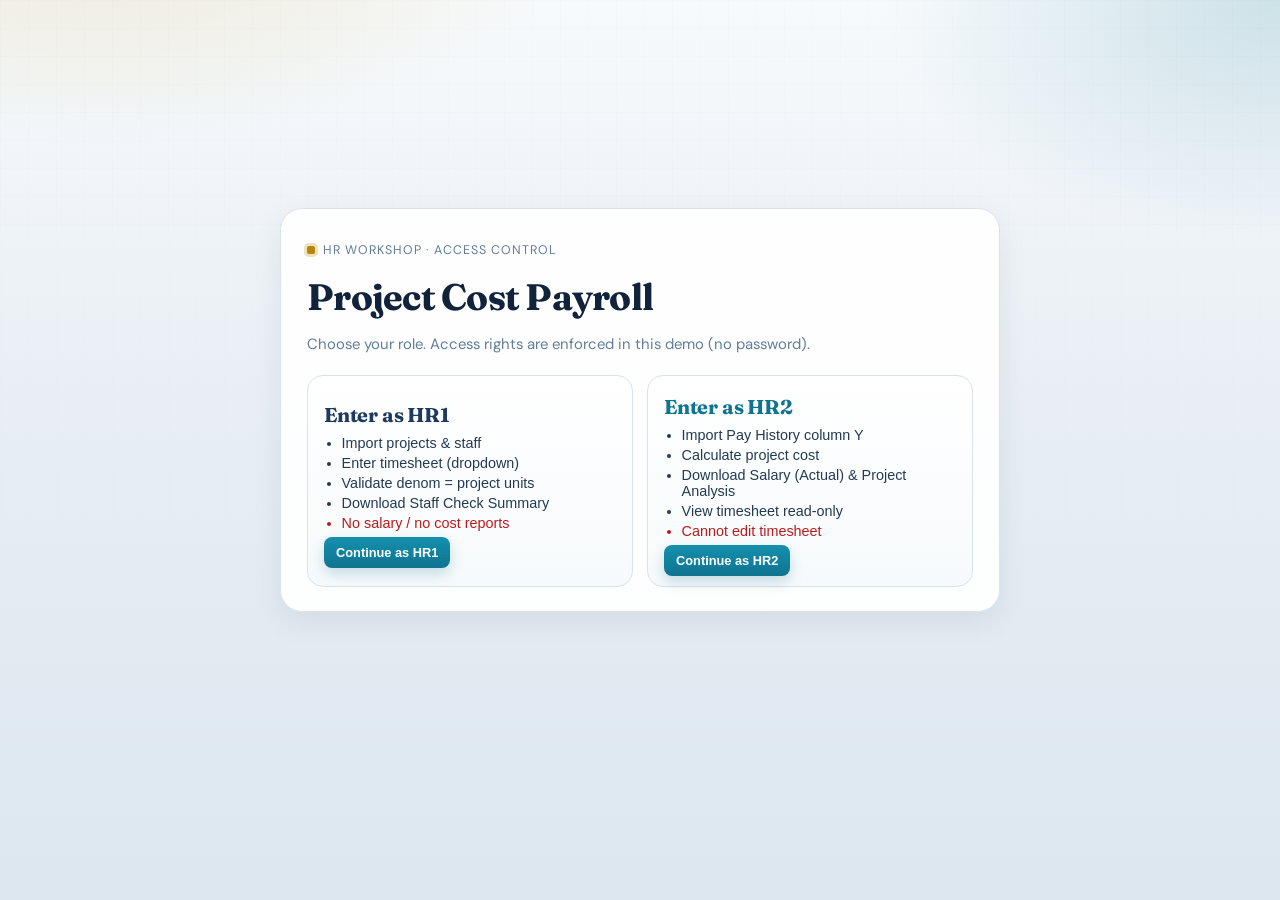
==== project-cost-payroll/index.html @ 1fe8d304 "Add HR1/HR2 project cost payroll HTML prototype. Replace the early single-file demo with a role-gate" ====
<!DOCTYPE html>
<html lang="en">
<head>
  <meta charset="UTF-8" />
  <meta name="viewport" content="width=device-width, initial-scale=1" />
  <title>Project Cost Payroll — HR Demo</title>
  <link rel="preconnect" href="https://fonts.googleapis.com" />
  <link rel="preconnect" href="https://fonts.gstatic.com" crossorigin />
  <link href="https://fonts.googleapis.com/css2?family=DM+Sans:ital,opsz,wght@0,9..40,400;0,9..40,500;0,9..40,600;0,9..40,700;1,9..40,400&family=Fraunces:opsz,wght@9..144,600;9..144,700&display=swap" rel="stylesheet" />
  <style>
    :root {
      --ink: #10233a;
      --ink-soft: #243b53;
      --muted: #627d98;
      --line: #d9e2ec;
      --paper: #e8eef4;
      --card: rgba(255, 255, 255, 0.92);
      --accent: #0e7490;
      --accent-dark: #0b5f75;
      --accent-soft: #dff3f8;
      --gold: #b8860b;
      --hr1: #1e3a5f;
      --hr2: #0e7490;
      --warn-bg: #fff7ed;
      --err-bg: #fef2f2;
      --err-border: #b91c1c;
      --ok-bg: #ecfdf5;
      --ok-ink: #047857;
      --lock-bg: #f0f4f8;
      --shadow: 0 10px 30px rgba(16, 35, 58, 0.08);
      --radius: 16px;
      --font: "DM Sans", "Segoe UI", sans-serif;
      --display: "Fraunces", Georgia, serif;
    }
    * { box-sizing: border-box; }
    html { scroll-behavior: smooth; }
    body {
      margin: 0;
      min-height: 100vh;
      font-family: var(--font);
      color: var(--ink);
      line-height: 1.5;
      background:
        radial-gradient(900px 420px at 8% -10%, rgba(184, 134, 11, 0.16), transparent 55%),
        radial-gradient(800px 480px at 100% 0%, rgba(14, 116, 144, 0.18), transparent 50%),
        linear-gradient(180deg, #f7fafc 0%, var(--paper) 45%, #dce7f0 100%);
    }
    body::before {
      content: "";
      position: fixed;
      inset: 0;
      pointer-events: none;
      opacity: 0.35;
      background-image:
        linear-gradient(rgba(16, 35, 58, 0.03) 1px, transparent 1px),
        linear-gradient(90deg, rgba(16, 35, 58, 0.03) 1px, transparent 1px);
      background-size: 28px 28px;
      mask-image: linear-gradient(180deg, #000 0%, transparent 85%);
    }
    main {
      position: relative;
      max-width: 1180px;
      margin: 0 auto;
      padding: 28px 20px 64px;
      animation: rise 0.55s ease both;
    }
    @keyframes rise {
      from { opacity: 0; transform: translateY(12px); }
      to { opacity: 1; transform: translateY(0); }
    }
    @keyframes fadeIn {
      from { opacity: 0; transform: translateY(6px); }
      to { opacity: 1; transform: translateY(0); }
    }
    .hero {
      position: relative;
      overflow: hidden;
      border-radius: 22px;
      padding: 28px 28px 24px;
      color: #f8fafc;
      background:
        linear-gradient(135deg, #10233a 0%, #1e3a5f 48%, #0e7490 120%);
      box-shadow: var(--shadow);
    }
    .hero::after {
      content: "";
      position: absolute;
      right: -40px;
      top: -40px;
      width: 220px;
      height: 220px;
      border-radius: 50%;
      background: radial-gradient(circle, rgba(184, 134, 11, 0.35), transparent 68%);
      animation: pulseGlow 4.5s ease-in-out infinite;
    }
    @keyframes pulseGlow {
      0%, 100% { transform: scale(1); opacity: 0.7; }
      50% { transform: scale(1.08); opacity: 1; }
    }
    .brand-mark {
      display: inline-flex;
      align-items: center;
      gap: 8px;
      font-size: 0.78rem;
      letter-spacing: 0.08em;
      text-transform: uppercase;
      color: rgba(248, 250, 252, 0.75);
      margin-bottom: 10px;
    }
    .brand-mark::before {
      content: "";
      width: 8px;
      height: 8px;
      border-radius: 2px;
      background: var(--gold);
      box-shadow: 0 0 0 3px rgba(184, 134, 11, 0.25);
    }
    .hero h1 {
      position: relative;
      z-index: 1;
      margin: 0 0 8px;
      font-family: var(--display);
      font-size: clamp(1.9rem, 3.5vw, 2.55rem);
      font-weight: 700;
      letter-spacing: -0.02em;
      line-height: 1.15;
    }
    .sub {
      position: relative;
      z-index: 1;
      margin: 0;
      max-width: 46rem;
      color: rgba(248, 250, 252, 0.82);
      font-size: 0.98rem;
    }
    .role-bar {
      position: relative;
      z-index: 1;
      display: flex;
      flex-wrap: wrap;
      gap: 10px;
      align-items: center;
      margin-top: 22px;
    }
    .role-switch {
      display: inline-flex;
      padding: 4px;
      border-radius: 12px;
      background: rgba(255, 255, 255, 0.1);
      border: 1px solid rgba(255, 255, 255, 0.16);
      backdrop-filter: blur(6px);
    }
    .role-switch button {
      border: 0;
      background: transparent;
      color: rgba(248, 250, 252, 0.82);
      border-radius: 9px;
      padding: 10px 16px;
      font: inherit;
      font-weight: 600;
      font-size: 0.92rem;
      cursor: pointer;
      transition: background 0.2s ease, color 0.2s ease, transform 0.15s ease;
    }
    .role-switch button:hover { color: #fff; }
    .role-switch button.active-hr1,
    .role-switch button.active-hr2 {
      background: #fff;
      color: var(--hr1);
      box-shadow: 0 4px 14px rgba(0, 0, 0, 0.12);
    }
    .role-switch button.active-hr2 { color: var(--hr2); }
    .badge {
      display: inline-flex;
      align-items: center;
      gap: 6px;
      padding: 7px 12px;
      border-radius: 999px;
      font-size: 0.8rem;
      font-weight: 600;
      background: rgba(255, 255, 255, 0.12);
      color: #fff;
      border: 1px solid rgba(255, 255, 255, 0.18);
    }
    .badge::before {
      content: "";
      width: 7px;
      height: 7px;
      border-radius: 50%;
      background: #34d399;
      box-shadow: 0 0 0 3px rgba(52, 211, 153, 0.25);
    }
    section {
      background: var(--card);
      border: 1px solid rgba(217, 226, 236, 0.9);
      border-radius: var(--radius);
      padding: 20px 20px 18px;
      margin-top: 18px;
      box-shadow: var(--shadow);
      backdrop-filter: blur(8px);
      animation: fadeIn 0.45s ease both;
    }
    #panelHr1, #panelHr2 { animation-delay: 0.05s; }
    h2 {
      margin: 0 0 6px;
      font-family: var(--display);
      font-size: 1.35rem;
      font-weight: 650;
      color: var(--ink);
      letter-spacing: -0.015em;
    }
    h3 {
      margin: 20px 0 10px;
      font-size: 0.78rem;
      font-weight: 700;
      letter-spacing: 0.06em;
      text-transform: uppercase;
      color: var(--muted);
    }
    .hint { margin: 0 0 12px; color: var(--muted); font-size: 0.93rem; }
    .rule {
      background: linear-gradient(135deg, var(--accent-soft), #f8fafc);
      border: 1px solid #c6e7ef;
      border-left: 4px solid var(--accent);
      border-radius: 12px;
      padding: 14px 16px;
      margin: 0 0 16px;
      font-size: 0.92rem;
      color: var(--ink-soft);
    }
    table { width: 100%; border-collapse: collapse; font-size: 0.88rem; }
    th, td {
      border-bottom: 1px solid var(--line);
      padding: 10px 12px;
      text-align: left;
      vertical-align: middle;
    }
    th {
      color: var(--muted);
      font-weight: 700;
      font-size: 0.75rem;
      letter-spacing: 0.04em;
      text-transform: uppercase;
      position: sticky;
      top: 0;
      background: #f8fafc;
      z-index: 1;
    }
    tbody tr { transition: background 0.15s ease; }
    tbody tr:hover { background: #f8fafc; }
    td.num, th.num { text-align: right; font-variant-numeric: tabular-nums; }
    input[type="number"], input[type="text"], select, textarea {
      padding: 9px 11px;
      border: 1px solid var(--line);
      border-radius: 10px;
      font: inherit;
      color: var(--ink);
      background: #fff;
      transition: border-color 0.15s ease, box-shadow 0.15s ease;
    }
    input[type="number"]:focus, input[type="text"]:focus, select:focus, textarea:focus {
      outline: none;
      border-color: var(--accent);
      box-shadow: 0 0 0 3px rgba(14, 116, 144, 0.15);
    }
    input[type="number"] { width: 76px; text-align: right; }
    textarea {
      width: 100%;
      min-height: 100px;
      font-family: "SF Mono", Consolas, "Courier New", monospace;
      font-size: 0.84rem;
      resize: vertical;
      background: #fcfdff;
    }
    .actions {
      display: flex;
      flex-wrap: wrap;
      gap: 10px;
      align-items: center;
      margin: 14px 0 4px;
    }
    .btn {
      background: linear-gradient(180deg, #1490ad 0%, var(--accent) 100%);
      color: #fff;
      border: 0;
      border-radius: 10px;
      padding: 11px 16px;
      font: inherit;
      font-size: 0.92rem;
      font-weight: 650;
      cursor: pointer;
      box-shadow: 0 6px 14px rgba(14, 116, 144, 0.22);
      transition: transform 0.15s ease, box-shadow 0.15s ease, filter 0.15s ease;
    }
    .btn:hover {
      filter: brightness(1.05);
      transform: translateY(-1px);
      box-shadow: 0 8px 18px rgba(14, 116, 144, 0.28);
    }
    .btn:active { transform: translateY(0); }
    .btn:disabled, .btn.disabled {
      background: #9aa8b2;
      box-shadow: none;
      cursor: not-allowed;
      transform: none;
      filter: none;
    }
    .btn-secondary {
      background: #fff;
      color: var(--ink-soft);
      border: 1px solid var(--line);
      box-shadow: none;
    }
    .btn-secondary:hover {
      background: var(--lock-bg);
      border-color: #bcccdc;
      box-shadow: none;
      filter: none;
    }
    .btn-danger {
      background: linear-gradient(180deg, #dc2626, #b91c1c);
      box-shadow: 0 4px 12px rgba(185, 28, 28, 0.2);
    }
    .btn-small { padding: 8px 12px; font-size: 0.8rem; border-radius: 8px; }
    .status { margin: 0; font-size: 0.9rem; color: var(--muted); }
    .status.ok { color: var(--ok-ink); font-weight: 700; }
    .status.warn { color: #b45309; font-weight: 700; }
    .status.err { color: var(--err-border); font-weight: 700; }
    .hidden { display: none !important; }
    .locked-panel {
      background: linear-gradient(180deg, #f8fafc, var(--lock-bg));
      border: 1px dashed #b6c6d6;
      border-radius: 12px;
      padding: 28px 18px;
      color: var(--muted);
      text-align: center;
      font-weight: 500;
    }
    .matrix-wrap {
      overflow: auto;
      max-height: 420px;
      border: 1px solid var(--line);
      border-radius: 12px;
      background: #fff;
    }
    .edge { background: var(--warn-bg); }
    .error-row { background: var(--err-bg) !important; box-shadow: inset 3px 0 0 var(--err-border); }
    .error-cell { background: #fee2e2 !important; color: var(--err-border); font-weight: 700; }
    .toolbar {
      display: flex;
      flex-wrap: wrap;
      gap: 10px;
      align-items: end;
      margin: 0 0 12px;
      padding: 14px;
      background: linear-gradient(180deg, #f8fafc, var(--lock-bg));
      border: 1px solid var(--line);
      border-radius: 12px;
    }
    .toolbar label {
      display: flex;
      flex-direction: column;
      gap: 5px;
      font-size: 0.75rem;
      font-weight: 700;
      letter-spacing: 0.04em;
      text-transform: uppercase;
      color: var(--muted);
    }
    .toolbar select, .toolbar input[type="text"] { min-width: 150px; }
    .import-grid {
      display: grid;
      grid-template-columns: 1fr 1fr;
      gap: 14px;
    }
    @media (max-width: 800px) {
      .import-grid { grid-template-columns: 1fr; }
      .hero { padding: 22px 18px; }
      .role-switch { width: 100%; }
      .role-switch button { flex: 1; }
    }
    .import-card {
      position: relative;
      border: 1px solid var(--line);
      border-radius: 14px;
      padding: 16px;
      background: linear-gradient(180deg, #ffffff 0%, #f7fafc 100%);
      transition: transform 0.2s ease, box-shadow 0.2s ease;
    }
    .import-card:hover {
      transform: translateY(-2px);
      box-shadow: 0 10px 24px rgba(16, 35, 58, 0.07);
    }
    .import-card h4 {
      margin: 0 0 6px;
      font-size: 1rem;
      font-weight: 700;
      color: var(--ink);
      display: flex;
      align-items: center;
      gap: 8px;
    }
    .step {
      display: inline-grid;
      place-items: center;
      width: 22px;
      height: 22px;
      border-radius: 7px;
      background: var(--accent-soft);
      color: var(--accent-dark);
      font-size: 0.75rem;
      font-weight: 800;
    }
    .base-pill {
      display: inline-flex;
      align-items: center;
      margin-left: 4px;
      padding: 8px 12px;
      background: linear-gradient(180deg, #fff7d6, #f5e6a8);
      border: 1px solid #e6d48a;
      border-radius: 999px;
      font-weight: 750;
      color: #7a5a00;
      font-size: 0.88rem;
    }
    .counts {
      color: var(--muted);
      font-size: 0.85rem;
      margin: 6px 0 0;
      font-weight: 500;
    }
    .alert {
      display: none;
      margin: 12px 0;
      padding: 12px 14px;
      border-radius: 12px;
      background: var(--err-bg);
      border: 1px solid #fecaca;
      color: #7f1d1d;
      font-weight: 550;
    }
    .alert.show { display: block; animation: fadeIn 0.25s ease; }
    footer {
      margin-top: 22px;
      padding: 14px 4px 0;
      color: var(--muted);
      font-size: 0.85rem;
      border-top: 1px solid rgba(217, 226, 236, 0.8);
    }
    code {
      font-family: "SF Mono", Consolas, monospace;
      font-size: 0.84em;
      background: var(--lock-bg);
      padding: 1px 6px;
      border-radius: 5px;
      color: var(--ink-soft);
    }
    .period-bar { margin: 0; }
    .gate {
      min-height: calc(100vh - 80px);
      display: grid;
      place-items: center;
      padding: 24px 12px;
    }
    .gate-card {
      width: min(720px, 100%);
      background: var(--card);
      border: 1px solid var(--line);
      border-radius: 22px;
      box-shadow: var(--shadow);
      padding: 28px 26px 24px;
      animation: rise 0.45s ease both;
    }
    .gate-card h1 {
      margin: 0 0 8px;
      font-family: var(--display);
      font-size: clamp(1.8rem, 3vw, 2.3rem);
      letter-spacing: -0.02em;
    }
    .gate-grid {
      display: grid;
      grid-template-columns: 1fr 1fr;
      gap: 14px;
      margin-top: 20px;
    }
    @media (max-width: 700px) { .gate-grid { grid-template-columns: 1fr; } }
    .access-card {
      border: 1px solid var(--line);
      border-radius: 16px;
      padding: 18px 16px;
      background: linear-gradient(180deg, #fff, #f7fafc);
      text-align: left;
      cursor: pointer;
      transition: transform 0.18s ease, box-shadow 0.18s ease, border-color 0.18s ease;
    }
    .access-card:hover {
      transform: translateY(-3px);
      box-shadow: 0 12px 28px rgba(16, 35, 58, 0.1);
      border-color: #9fb3c8;
    }
    .access-card h3 {
      margin: 0 0 8px;
      font-family: var(--display);
      font-size: 1.25rem;
      text-transform: none;
      letter-spacing: -0.01em;
      color: var(--ink);
    }
    .access-card.hr1-card h3 { color: var(--hr1); }
    .access-card.hr2-card h3 { color: var(--hr2); }
    .access-card ul {
      margin: 0 0 14px;
      padding-left: 1.1rem;
      color: var(--ink-soft);
      font-size: 0.9rem;
    }
    .access-card li { margin: 4px 0; }
    .access-card .deny { color: var(--err-border); }
    .rights-strip {
      display: grid;
      grid-template-columns: 1fr 1fr;
      gap: 12px;
      margin-top: 14px;
    }
    @media (max-width: 800px) { .rights-strip { grid-template-columns: 1fr; } }
    .rights-box {
      border-radius: 12px;
      padding: 12px 14px;
      border: 1px solid var(--line);
      background: #f8fafc;
      font-size: 0.88rem;
    }
    .rights-box strong { display: block; margin-bottom: 4px; }
    .rights-box.hr1 { border-left: 4px solid var(--hr1); }
    .rights-box.hr2 { border-left: 4px solid var(--hr2); }
    .app-shell.hidden, .gate.hidden { display: none !important; }
    .switch-note { margin: 10px 0 0; color: rgba(248,250,252,0.75); font-size: 0.82rem; }
  </style>
  <script src="xlsx.full.min.js"></script>
</head>
<body>
  <!-- Access gate -->
  <div class="gate" id="accessGate">
    <div class="gate-card">
      <div class="brand-mark" style="color:var(--muted);">HR Workshop · Access control</div>
      <h1>Project Cost Payroll</h1>
      <p class="hint" style="margin-bottom:0;">Choose your role. Access rights are enforced in this demo (no password).</p>
      <div class="gate-grid">
        <button type="button" class="access-card hr1-card" id="gateHr1">
          <h3>Enter as HR1</h3>
          <ul>
            <li>Import projects &amp; staff</li>
            <li>Enter timesheet (dropdown)</li>
            <li>Validate denom = project units</li>
            <li>Download Staff Check Summary</li>
            <li class="deny">No salary / no cost reports</li>
          </ul>
          <span class="btn btn-small" style="pointer-events:none;">Continue as HR1</span>
        </button>
        <button type="button" class="access-card hr2-card" id="gateHr2">
          <h3>Enter as HR2</h3>
          <ul>
            <li>Import Pay History column Y</li>
            <li>Calculate project cost</li>
            <li>Download Salary (Actual) &amp; Project Analysis</li>
            <li>View timesheet read-only</li>
            <li class="deny">Cannot edit timesheet</li>
          </ul>
          <span class="btn btn-small" style="pointer-events:none;">Continue as HR2</span>
        </button>
      </div>
    </div>
  </div>

  <main class="app-shell hidden" id="appShell">
    <header class="hero">
      <div class="brand-mark">HR Workshop · Cost allocation</div>
      <h1>Project Cost Payroll</h1>
      <p class="sub" id="periodSub">Demo · Amounts in HKD · Synthetic data · Role-based access</p>
      <div class="role-bar">
        <div class="role-switch">
          <button type="button" id="btnHr1" class="active-hr1">HR1 — Timesheet</button>
          <button type="button" id="btnHr2">HR2 — Salary &amp; Calculate</button>
        </div>
        <span class="badge" id="roleBadge">Signed in as HR1 (demo)</span>
        <button type="button" class="btn btn-secondary btn-small" id="btnSignOut" style="background:rgba(255,255,255,0.12);color:#fff;border-color:rgba(255,255,255,0.25);">Switch role / Sign out</button>
      </div>
      <p class="switch-note">Access rights: HR1 = timesheet only · HR2 = salary + calculate (timesheet locked)</p>
    </header>

    <div class="rights-strip" id="rightsStrip">
      <div class="rights-box hr1" id="rightsHr1">
        <strong>HR1 rights</strong>
        Can: projects, staff, timesheet, Staff Check Excel.<br />
        Cannot: view Y, calculate, Salary Actual / Project Analysis.
      </div>
      <div class="rights-box hr2" id="rightsHr2">
        <strong>HR2 rights</strong>
        Can: import Y, calculate, cost Excels; view timesheet read-only.<br />
        Cannot: edit timesheet units or leave.
      </div>
    </div>

    <section>
      <h2>Allocation rule</h2>
      <div class="rule" id="ruleText">
        Month base = days in month × 2.
        Denominator = base − (AL + SL + NPL + PH + OFF + Admin + CL).
        <strong>For each staff, denominator must equal total project units.</strong>
        Cost = (project units ÷ denominator) × Pay History column Y.
        Half-day = 1 unit.
      </div>
      <div class="toolbar period-bar">
        <label>Year
          <select id="selYear"></select>
        </label>
        <label>Month
          <select id="selMonth"></select>
        </label>
        <span class="base-pill" id="basePill">Base: 62</span>
        <span class="hint" id="daysHint" style="margin:0;">31 days × 2</span>
      </div>
    </section>

    <!-- HR1 -->
    <section id="panelHr1">
      <h2>HR1 — Prepare timesheet</h2>
      <p class="hint">Import project names + staff list (CSV). Enter timesheet by choosing staff and project from dropdowns — no timesheet CSV.</p>

      <div class="import-grid">
        <div class="import-card">
          <h4><span class="step">1</span> Import project names</h4>
          <p class="hint">One project name per line, or CSV with header <code>Project Name</code>.</p>
          <textarea id="pasteProjects" placeholder="Kai Tak 1B3&#10;Mui Wo Phase 2&#10;TST Pumping Station"></textarea>
          <div class="actions">
            <label class="btn btn-secondary btn-small" style="cursor:pointer;">
              Upload .csv / .txt
              <input type="file" id="fileProjects" accept=".csv,.txt,text/plain,text/csv" hidden />
            </label>
            <button type="button" class="btn btn-small" id="btnImportProjects">Import projects</button>
            <button type="button" class="btn btn-secondary btn-small" id="btnClearProjects">Clear projects</button>
          </div>
          <p class="counts" id="projectCount">Projects: 0</p>
        </div>

        <div class="import-card">
          <h4><span class="step">2</span> Import staff list</h4>
          <p class="hint">CSV header: <code>Staff ID,Employee Name,Department</code></p>
          <textarea id="pasteStaff" placeholder="Staff ID,Employee Name,Department&#10;H 250401,CHAN TAI MAN,Housing MEP Team"></textarea>
          <div class="actions">
            <label class="btn btn-secondary btn-small" style="cursor:pointer;">
              Upload .csv / .txt
              <input type="file" id="fileStaff" accept=".csv,.txt,text/plain,text/csv" hidden />
            </label>
            <button type="button" class="btn btn-small" id="btnImportStaff">Import staff</button>
            <button type="button" class="btn btn-secondary btn-small" id="btnClearStaff">Clear staff</button>
          </div>
          <p class="counts" id="staffCount">Staff: 0</p>
        </div>
      </div>

      <div class="import-card" style="margin-top:12px;">
        <h4><span class="step">3</span> Enter timesheet (dropdown)</h4>
        <p class="hint">Choose staff → set leave units → choose project from the list → enter units → Add. Repeat until denom = project units.</p>
        <div class="toolbar">
          <label>Staff
            <select id="tsStaffSelect" style="min-width:260px;"></select>
          </label>
          <button type="button" class="btn btn-secondary btn-small" id="btnLoadDemo">Load small demo data</button>
        </div>
        <div class="toolbar" id="tsLeaveBar"></div>
        <div class="toolbar">
          <label>Project
            <select id="tsProjectSelect" style="min-width:220px;"></select>
          </label>
          <label>Units
            <input type="number" id="tsUnits" min="0" step="1" value="0" />
          </label>
          <button type="button" class="btn btn-small" id="btnAddProjectUnits">Add / update project units</button>
          <button type="button" class="btn btn-secondary btn-small" id="btnFillRemaining">Fill remaining into selected project</button>
        </div>
        <p class="status" id="tsLiveStatus">Select a staff member to start.</p>
        <div class="matrix-wrap" style="max-height:220px;margin-top:8px;">
          <table>
            <thead>
              <tr>
                <th>Project</th>
                <th class="num">Units</th>
                <th></th>
              </tr>
            </thead>
            <tbody id="tsAllocBody"></tbody>
          </table>
        </div>
      </div>

      <div id="hr1Alert" class="alert"></div>

      <h3>Staff check summary <span class="hint">(denom must = project units)</span></h3>
      <div class="toolbar">
        <label>Filter
          <select id="filterErrors">
            <option value="all">All staff</option>
            <option value="errors">Errors only</option>
            <option value="ok">OK only</option>
          </select>
        </label>
        <label>Search
          <input type="text" id="searchStaff" placeholder="Name or Staff ID" />
        </label>
        <button type="button" class="btn btn-small" id="btnValidate">Check denom = project units</button>
      </div>
      <p class="counts" id="validationSummary">Not checked yet.</p>
      <div class="matrix-wrap">
        <table>
          <thead>
            <tr>
              <th>Staff ID</th>
              <th>Name</th>
              <th>Department</th>
              <th class="num">Leave</th>
              <th class="num">Base</th>
              <th class="num">Denom</th>
              <th class="num">Project units</th>
              <th>Status</th>
              <th></th>
            </tr>
          </thead>
          <tbody id="staffSummaryBody"></tbody>
        </table>
      </div>

      <div id="detailPanel" class="import-card hidden" style="margin-top:12px;">
        <h4 id="detailTitle">Edit one staff (fix errors only)</h4>
        <div id="detailBody"></div>
      </div>

      <div class="actions">
        <button type="button" class="btn" id="btnSaveTimesheet">Save timesheet (after all OK)</button>
        <button type="button" class="btn btn-secondary" id="btnExportStaffSummary">Download Staff Check Summary (Excel)</button>
        <p class="status" id="hr1Status">Import projects + staff, enter timesheet with dropdowns, then Check.</p>
      </div>
    </section>

    <!-- HR2 -->
    <section id="panelHr2" class="hidden">
      <h2>HR2 — Import salary (column Y) &amp; calculate</h2>
      <p class="hint">Timesheet is view-only. Import dummy salary CSV (column Y), then Calculate.</p>
      <div id="hr2Alert" class="alert"></div>

      <div class="import-card">
        <h4>Import Pay History column Y</h4>
        <p class="hint">CSV header: <code>Staff ID,Net + EE + ER</code> — use <code>dummy_salary_list.csv</code> for testing.</p>
        <textarea id="pasteSalary" placeholder="Staff ID,Net + EE + ER&#10;H 250401,29000"></textarea>
        <div class="actions">
          <label class="btn btn-secondary btn-small" style="cursor:pointer;">
            Upload salary .csv
            <input type="file" id="fileSalary" accept=".csv,.txt,text/plain,text/csv" hidden />
          </label>
          <button type="button" class="btn btn-small" id="btnImportSalary">Import Y amounts</button>
        </div>
      </div>

      <h3>Salary list</h3>
      <div class="matrix-wrap" style="max-height:260px;">
        <table>
          <thead>
            <tr>
              <th>Staff ID</th>
              <th>Employee Name</th>
              <th>Department</th>
              <th class="num">Y: Net + EE + ER (HKD)</th>
            </tr>
          </thead>
          <tbody id="salaryBody"></tbody>
        </table>
      </div>

      <div class="actions">
        <button type="button" class="btn" id="btnCalculate">Calculate project cost</button>
        <button type="button" class="btn btn-secondary" id="btnExportSalaryActual">Download Salary (Actual) Result (Excel)</button>
        <button type="button" class="btn btn-secondary" id="btnExportCombined">Download Project Analysis (Excel)</button>
        <p class="status" id="hr2Status">Import Y, then calculate.</p>
      </div>

      <h3>Salary (Actual) style result</h3>
      <div id="resultArea" class="locked-panel">Not calculated yet.</div>
      <div id="denomNotes" class="hint" style="margin-top:12px;"></div>
    </section>

    <footer>
      Demo access control only (not real login). HR1 cannot see salary. HR2 cannot edit timesheet.
      Validation: for every staff, denom must equal project units before save/calculate.
    </footer>
  </main>

  <script>
    const LEAVE_CODES = ["AL", "SL", "NPL", "PH", "OFF", "Admin", "CL"];
    const MONTH_NAMES = [
      "January", "February", "March", "April", "May", "June",
      "July", "August", "September", "October", "November", "December"
    ];

    let periodYear = 2026;
    let periodMonth = 8; // 1–12, August demo
    let projects = [];
    let staff = [];
    let role = null; // set after gate: "HR1" | "HR2"
    let lastResult = null;
    let selectedStaffId = null;
    let timesheetSaved = false;
    let projectSeq = 1;
    let signedIn = false;

    function requireRole(allowed, actionLabel) {
      if (!signedIn || !allowed.includes(role)) {
        throw new Error("Access denied: " + (actionLabel || "this action") + " requires " + allowed.join(" or ") + ".");
      }
    }

    function enterApp(nextRole) {
      signedIn = true;
      document.getElementById("accessGate").classList.add("hidden");
      document.getElementById("appShell").classList.remove("hidden");
      setRole(nextRole);
      try { sessionStorage.setItem("pcpRole", nextRole); } catch (e) { /* ignore */ }
    }

    function signOut() {
      signedIn = false;
      role = null;
      document.getElementById("appShell").classList.add("hidden");
      document.getElementById("accessGate").classList.remove("hidden");
      try { sessionStorage.removeItem("pcpRole"); } catch (e) { /* ignore */ }
    }

    function daysInMonth(year, month) {
      return new Date(year, month, 0).getDate();
    }

    function monthBase() {
      return daysInMonth(periodYear, periodMonth) * 2;
    }

    function emptyLeave() {
      return LEAVE_CODES.reduce((o, c) => { o[c] = 0; return o; }, {});
    }

    function emptyProjectsMap() {
      return projects.reduce((o, p) => { o[p.id] = 0; return o; }, {});
    }

    function syncProjectKeys() {
      staff.forEach((person) => {
        const next = {};
        projects.forEach((p) => { next[p.id] = Number(person.projects?.[p.id]) || 0; });
        person.projects = next;
      });
    }

    function leaveSum(person) {
      return LEAVE_CODES.reduce((s, c) => s + (Number(person.leave[c]) || 0), 0);
    }

    function projectSum(person) {
      return projects.reduce((s, p) => s + (Number(person.projects[p.id]) || 0), 0);
    }

    function denominator(person) {
      return monthBase() - leaveSum(person);
    }

    function staffStatus(person) {
      const denom = denominator(person);
      const pUnits = projectSum(person);
      const ok = denom === pUnits;
      return { denom, pUnits, leave: leaveSum(person), ok, base: monthBase() };
    }

    function departments() {
      return Array.from(new Set(staff.map((s) => s.department).filter(Boolean))).sort();
    }

    function findProjectByName(name) {
      const key = name.trim().toLowerCase();
      return projects.find((p) => p.name.toLowerCase() === key);
    }

    function findStaffById(id) {
      const key = String(id).trim().toLowerCase();
      return staff.find((s) => s.staffId.toLowerCase() === key);
    }

    function money(n) {
      return "HKD " + Number(n).toLocaleString("en-HK", {
        minimumFractionDigits: 2, maximumFractionDigits: 2
      });
    }

    function periodLabel() {
      return MONTH_NAMES[periodMonth - 1] + " " + periodYear;
    }

    function fileStamp() {
      return periodYear + "-" + String(periodMonth).padStart(2, "0");
    }

    /** True .xlsx via local SheetJS (xlsx.full.min.js) */
    function safeSheetName(sheetName) {
      return String(sheetName || "Sheet1").replace(/[\\/*?:\[\]]/g, " ").slice(0, 31) || "Sheet1";
    }

    function downloadExcel(filename, sheetName, rows) {
      if (typeof XLSX === "undefined") {
        throw new Error("Excel library missing. Keep xlsx.full.min.js next to index.html.");
      }
      const wb = XLSX.utils.book_new();
      XLSX.utils.book_append_sheet(wb, XLSX.utils.aoa_to_sheet(rows), safeSheetName(sheetName));
      const name = filename.toLowerCase().endsWith(".xlsx") ? filename : filename.replace(/\.xls$/i, "") + ".xlsx";
      XLSX.writeFile(wb, name, { bookType: "xlsx" });
    }

    /** sheets: [{ name, rows }] */
    function downloadExcelMulti(filename, sheets) {
      if (typeof XLSX === "undefined") {
        throw new Error("Excel library missing. Keep xlsx.full.min.js next to index.html.");
      }
      const wb = XLSX.utils.book_new();
      sheets.forEach((s, i) => {
        XLSX.utils.book_append_sheet(
          wb,
          XLSX.utils.aoa_to_sheet(s.rows),
          safeSheetName(s.name || ("Sheet" + (i + 1)))
        );
      });
      const name = filename.toLowerCase().endsWith(".xlsx") ? filename : filename.replace(/\.xls$/i, "") + ".xlsx";
      XLSX.writeFile(wb, name, { bookType: "xlsx" });
    }

    function exportStaffCheckSummary() {
      requireRole(["HR1"], "Staff Check Summary download");
      if (!staff.length) {
        document.getElementById("hr1Status").textContent = "No staff to export.";
        document.getElementById("hr1Status").className = "status err";
        return;
      }
      const errCount = validationIssues().length;
      const rows = [
        ...buildStaffCheckRows(false), // HR1 must not export salary Y
        [],
        ["Record summary", "Staff count", staff.length, "Errors", errCount, "Base", monthBase()]
      ];
      downloadExcel(
        "Staff_Check_Summary_" + fileStamp() + ".xlsx",
        "Staff Check Summary",
        rows
      );
      document.getElementById("hr1Status").textContent =
        "Downloaded Staff Check Summary Excel (" + staff.length + " staff).";
      document.getElementById("hr1Status").className = "status ok";
    }

    function buildStaffCheckRows(includeSalaryY) {
      const header = [
        "Period", "Staff ID", "Employee Name", "Department",
        "AL", "SL", "NPL", "PH", "OFF", "Admin", "CL",
        "Leave total", "Base", "Denom", "Project units", "Status",
        ...(includeSalaryY ? ["Y Net + EE + ER"] : []),
        ...projects.map((p) => "Units: " + p.name)
      ];
      const rows = [header];
      staff.forEach((p) => {
        const st = staffStatus(p);
        rows.push([
          periodLabel(),
          p.staffId,
          p.name,
          p.department,
          ...LEAVE_CODES.map((c) => Number(p.leave[c]) || 0),
          st.leave,
          st.base,
          st.denom,
          st.pUnits,
          st.ok ? "OK" : "ERROR: denom <> project units",
          ...(includeSalaryY ? [Number(p.y) || 0] : []),
          ...projects.map((proj) => Number(p.projects[proj.id]) || 0)
        ]);
      });
      return rows;
    }

    function buildSalaryActualRows() {
      const { matrix, depts } = lastResult;
      const header = ["Project Name", ...depts, "Total"];
      const rows = [header];
      const colTotals = {};
      depts.forEach((d) => { colTotals[d] = 0; });
      let grand = 0;
      projects.forEach((p) => {
        let rowTotal = 0;
        const cells = depts.map((d) => {
          const v = Number(matrix[p.id]?.[d]) || 0;
          rowTotal += v;
          colTotals[d] += v;
          return Math.round(v * 100) / 100;
        });
        grand += rowTotal;
        rows.push([p.name, ...cells, Math.round(rowTotal * 100) / 100]);
      });
      rows.push([
        "Total",
        ...depts.map((d) => Math.round(colTotals[d] * 100) / 100),
        Math.round(grand * 100) / 100
      ]);
      return rows;
    }

    function exportSalaryActualResult() {
      requireRole(["HR2"], "Salary (Actual) download");
      if (!lastResult) {
        document.getElementById("hr2Status").textContent =
          "Calculate first, then download Salary (Actual) Result.";
        document.getElementById("hr2Status").className = "status err";
        return;
      }
      const rows = [
        [periodLabel()],
        ...buildSalaryActualRows()
      ];
      downloadExcel(
        "Salary_Actual_Result_" + fileStamp() + ".xlsx",
        "Salary Actual",
        rows
      );
      document.getElementById("hr2Status").textContent =
        "Downloaded Salary (Actual) Result Excel for " + periodLabel() + ".";
      document.getElementById("hr2Status").className = "status ok";
    }

    function monthAbbrev() {
      return MONTH_NAMES[periodMonth - 1].slice(0, 3).toUpperCase();
    }

    function analysisSheetName() {
      return String(periodYear).slice(-2) + "-" + String(periodMonth).padStart(2, "0");
    }

    /**
     * Same concept as Project Analysis Sample.xlsx:
     * Sheet name YY-MM | Header: Month | Name | project columns
     * Cell = project units / denom (share of working month). Blank if 0.
     * Last row = column totals.
     * Extra sheet: same layout with HKD = share × Y for Salary (Actual) analysis.
     */
    function exportCombinedAnalysis() {
      requireRole(["HR2"], "Project Analysis download");
      if (!staff.length) {
        document.getElementById("hr2Status").textContent = "No staff data to export.";
        document.getElementById("hr2Status").className = "status err";
        return;
      }
      if (!lastResult) {
        document.getElementById("hr2Status").textContent =
          "Calculate first, then download Project Analysis.";
        document.getElementById("hr2Status").className = "status err";
        return;
      }
      if (!projects.length) {
        document.getElementById("hr2Status").textContent = "No projects to put as columns.";
        document.getElementById("hr2Status").className = "status err";
        return;
      }

      const mon = monthAbbrev();
      const code = analysisSheetName();
      const projNames = projects.map((p) => p.name);

      const shareHeader = ["Month", "Name", ...projNames];
      const shareRows = [shareHeader];
      const shareColSum = projects.map(() => 0);

      const costHeader = ["Month", "Name", ...projNames];
      const costRows = [costHeader];
      const costColSum = projects.map(() => 0);

      staff.forEach((person) => {
        const st = staffStatus(person);
        const y = Number(person.y) || 0;
        const shareRow = [mon, person.name];
        const costRow = [mon, person.name];
        projects.forEach((p, i) => {
          const units = Number(person.projects[p.id]) || 0;
          if (st.denom > 0 && units > 0) {
            const share = units / st.denom;
            const shareR = Math.round(share * 1e10) / 1e10;
            shareRow.push(shareR);
            shareColSum[i] += share;
            if (y > 0) {
              const costR = Math.round(share * y * 100) / 100;
              costRow.push(costR);
              costColSum[i] += costR;
            } else {
              costRow.push("");
            }
          } else {
            shareRow.push("");
            costRow.push("");
          }
        });
        shareRows.push(shareRow);
        costRows.push(costRow);
      });

      shareRows.push(["", "", ...shareColSum.map((v) => Math.round(v * 1e10) / 1e10)]);
      costRows.push(["", "", ...costColSum.map((v) => Math.round(v * 100) / 100)]);

      downloadExcelMulti(
        "Project_Analysis_" + fileStamp() + ".xlsx",
        [
          { name: code, rows: shareRows },
          { name: code + " Cost", rows: costRows }
        ]
      );
      document.getElementById("hr2Status").textContent =
        "Downloaded Project_Analysis_" + fileStamp() +
        ".xlsx — sheet \"" + code + "\" (share, like sample) + \"" + code + " Cost\" (HKD).";
      document.getElementById("hr2Status").className = "status ok";
    }

    function escapeHtml(s) {
      return String(s)
        .replace(/&/g, "&amp;")
        .replace(/</g, "&lt;")
        .replace(/>/g, "&gt;")
        .replace(/"/g, "&quot;");
    }

    /** Simple CSV parser: supports quoted fields */
    function parseCsv(text) {
      const rows = [];
      let row = [];
      let cell = "";
      let inQuotes = false;
      const src = String(text).replace(/^\uFEFF/, "");
      for (let i = 0; i < src.length; i++) {
        const ch = src[i];
        const next = src[i + 1];
        if (inQuotes) {
          if (ch === '"' && next === '"') { cell += '"'; i++; }
          else if (ch === '"') inQuotes = false;
          else cell += ch;
        } else {
          if (ch === '"') inQuotes = true;
          else if (ch === ",") { row.push(cell); cell = ""; }
          else if (ch === "\n") { row.push(cell); rows.push(row); row = []; cell = ""; }
          else if (ch === "\r") { /* skip */ }
          else cell += ch;
        }
      }
      row.push(cell);
      if (row.some((c) => String(c).trim() !== "")) rows.push(row);
      return rows.filter((r) => r.some((c) => String(c).trim() !== ""));
    }

    function headerIndex(headers, aliases) {
      const norm = headers.map((h) => String(h).trim().toLowerCase());
      for (const a of aliases) {
        const i = norm.indexOf(a.toLowerCase());
        if (i >= 0) return i;
      }
      return -1;
    }

    function updatePeriodUI() {
      const days = daysInMonth(periodYear, periodMonth);
      const base = days * 2;
      document.getElementById("basePill").textContent = "Base: " + base;
      document.getElementById("daysHint").textContent = days + " days × 2";
      document.getElementById("periodSub").textContent =
        "Demo · " + MONTH_NAMES[periodMonth - 1] + " " + periodYear +
        " · Base " + base + " · Amounts in HKD · Timesheet via project dropdown";
    }

    function initPeriodSelects() {
      const ySel = document.getElementById("selYear");
      const mSel = document.getElementById("selMonth");
      ySel.innerHTML = "";
      for (let y = 2023; y <= 2030; y++) {
        ySel.innerHTML += `<option value="${y}" ${y === periodYear ? "selected" : ""}>${y}</option>`;
      }
      mSel.innerHTML = MONTH_NAMES.map((name, i) =>
        `<option value="${i + 1}" ${i + 1 === periodMonth ? "selected" : ""}>${name}</option>`
      ).join("");
      ySel.addEventListener("change", () => {
        periodYear = Number(ySel.value);
        lastResult = null;
        timesheetSaved = false;
        updatePeriodUI();
        if (role === "HR1") renderHr1();
        else renderHr2();
      });
      mSel.addEventListener("change", () => {
        periodMonth = Number(mSel.value);
        lastResult = null;
        timesheetSaved = false;
        updatePeriodUI();
        if (role === "HR1") renderHr1();
        else renderHr2();
      });
      updatePeriodUI();
    }

    function setRole(next) {
      if (!signedIn) return;
      role = next;
      document.getElementById("btnHr1").className = role === "HR1" ? "active-hr1" : "";
      document.getElementById("btnHr2").className = role === "HR2" ? "active-hr2" : "";
      document.getElementById("roleBadge").textContent =
        role === "HR1"
          ? "Signed in as HR1 — timesheet access only"
          : "Signed in as HR2 — salary & calculate access";
      document.getElementById("panelHr1").classList.toggle("hidden", role !== "HR1");
      document.getElementById("panelHr2").classList.toggle("hidden", role !== "HR2");
      document.getElementById("rightsHr1").style.opacity = role === "HR1" ? "1" : "0.55";
      document.getElementById("rightsHr2").style.opacity = role === "HR2" ? "1" : "0.55";
      // Clear salary result view when leaving HR2 so HR1 never sees cost figures in DOM
      if (role === "HR1") {
        const area = document.getElementById("resultArea");
        if (area) {
          area.className = "locked-panel";
          area.textContent = "Hidden from HR1. Switch to HR2 to calculate and view costs.";
        }
        const notes = document.getElementById("denomNotes");
        if (notes) notes.textContent = "";
      }
      try { sessionStorage.setItem("pcpRole", role); } catch (e) { /* ignore */ }
      if (role === "HR1") renderHr1();
      else renderHr2();
    }

    function showAlert(id, msg) {
      const el = document.getElementById(id);
      if (!msg) { el.classList.remove("show"); el.textContent = ""; return; }
      el.textContent = msg;
      el.classList.add("show");
    }

    function validationIssues() {
      return staff
        .map((p) => ({ person: p, st: staffStatus(p) }))
        .filter((x) => !x.st.ok);
    }

    function renderCounts() {
      document.getElementById("projectCount").textContent =
        "Projects: " + projects.length + (projects.length ? " — " + projects.slice(0, 5).map((p) => p.name).join(", ") + (projects.length > 5 ? "…" : "") : "");
      document.getElementById("staffCount").textContent = "Staff: " + staff.length;
    }

    function renderHr1() {
      renderCounts();
      renderTimesheetEntry();
      renderStaffSummary();
      if (selectedStaffId) renderDetail(selectedStaffId);
    }

    function currentTsStaff() {
      const id = document.getElementById("tsStaffSelect").value;
      return id ? findStaffById(id) : null;
    }

    function renderTimesheetEntry() {
      const staffSel = document.getElementById("tsStaffSelect");
      const projSel = document.getElementById("tsProjectSelect");
      const prevStaff = staffSel.value || selectedStaffId || (staff[0] && staff[0].staffId) || "";
      const prevProj = projSel.value;

      staffSel.innerHTML = staff.length
        ? staff.map((p) =>
            `<option value="${escapeHtml(p.staffId)}" ${p.staffId === prevStaff ? "selected" : ""}>${escapeHtml(p.staffId)} — ${escapeHtml(p.name)}</option>`
          ).join("")
        : '<option value="">Import staff first</option>';

      projSel.innerHTML = projects.length
        ? projects.map((p) =>
            `<option value="${p.id}" ${p.id === prevProj ? "selected" : ""}>${escapeHtml(p.name)}</option>`
          ).join("")
        : '<option value="">Import projects first</option>';

      const person = currentTsStaff();
      const leaveBar = document.getElementById("tsLeaveBar");
      if (!person) {
        leaveBar.innerHTML = "";
        document.getElementById("tsAllocBody").innerHTML = '<tr><td colspan="3" class="hint">No staff selected.</td></tr>';
        document.getElementById("tsLiveStatus").textContent = "Import staff and projects first.";
        document.getElementById("tsLiveStatus").className = "status warn";
        return;
      }

      leaveBar.innerHTML = LEAVE_CODES.map((c) =>
        `<label>${c}<input type="number" min="0" step="1" data-ts-leave="${c}" value="${person.leave[c] || 0}" /></label>`
      ).join("");

      leaveBar.querySelectorAll("input[data-ts-leave]").forEach((el) => {
        el.addEventListener("change", () => {
          person.leave[el.dataset.tsLeave] = Number(el.value) || 0;
          timesheetSaved = false;
          refreshTsStatusAndAlloc(person);
          renderStaffSummary();
        });
      });

      refreshTsStatusAndAlloc(person);
    }

    function refreshTsStatusAndAlloc(person) {
      const st = staffStatus(person);
      const status = document.getElementById("tsLiveStatus");
      status.className = "status " + (st.ok ? "ok" : "err");
      status.textContent =
        person.staffId + ": leave " + st.leave + " · denom " + st.denom +
        " · project units " + st.pUnits +
        (st.ok ? " · OK" : " · ERROR: need " + (st.denom - st.pUnits) + " more project units (or adjust leave)");

      const body = document.getElementById("tsAllocBody");
      const rows = projects
        .filter((p) => (Number(person.projects[p.id]) || 0) > 0)
        .map((p) => `
          <tr>
            <td>${escapeHtml(p.name)}</td>
            <td class="num">${person.projects[p.id]}</td>
            <td><button type="button" class="btn btn-danger btn-small" data-clear-proj="${p.id}">Remove</button></td>
          </tr>
        `).join("");
      body.innerHTML = rows || '<tr><td colspan="3" class="hint">No project units yet — choose a project above and Add.</td></tr>';
      body.querySelectorAll("[data-clear-proj]").forEach((btn) => {
        btn.addEventListener("click", () => {
          person.projects[btn.dataset.clearProj] = 0;
          timesheetSaved = false;
          refreshTsStatusAndAlloc(person);
          renderStaffSummary();
        });
      });
    }

    function addProjectUnitsFromDropdown() {
      requireRole(["HR1"], "timesheet edit");
      const person = currentTsStaff();
      const projId = document.getElementById("tsProjectSelect").value;
      const units = Number(document.getElementById("tsUnits").value) || 0;
      if (!person) {
        document.getElementById("hr1Status").textContent = "Select a staff member first.";
        document.getElementById("hr1Status").className = "status err";
        return;
      }
      if (!projId) {
        document.getElementById("hr1Status").textContent = "Import / select a project first.";
        document.getElementById("hr1Status").className = "status err";
        return;
      }
      person.projects[projId] = units;
      timesheetSaved = false;
      selectedStaffId = person.staffId;
      refreshTsStatusAndAlloc(person);
      renderStaffSummary();
      document.getElementById("hr1Status").textContent =
        "Updated " + person.staffId + " / " + (projects.find((p) => p.id === projId)?.name || projId) + " = " + units + " units.";
      document.getElementById("hr1Status").className = "status ok";
    }

    function fillRemainingIntoSelectedProject() {
      requireRole(["HR1"], "timesheet edit");
      const person = currentTsStaff();
      const projId = document.getElementById("tsProjectSelect").value;
      if (!person || !projId) return;
      const st = staffStatus(person);
      const other = projects.reduce((s, p) => {
        if (p.id === projId) return s;
        return s + (Number(person.projects[p.id]) || 0);
      }, 0);
      const need = st.denom - other;
      person.projects[projId] = Math.max(0, need);
      document.getElementById("tsUnits").value = person.projects[projId];
      timesheetSaved = false;
      refreshTsStatusAndAlloc(person);
      renderStaffSummary();
    }

    function renderStaffSummary() {
      const filter = document.getElementById("filterErrors").value;
      const q = document.getElementById("searchStaff").value.trim().toLowerCase();
      const body = document.getElementById("staffSummaryBody");
      const issues = validationIssues();
      const okCount = staff.length - issues.length;

      document.getElementById("validationSummary").textContent =
        staff.length === 0
          ? "No staff loaded."
          : issues.length === 0
            ? "All " + staff.length + " staff OK — denom = project units."
            : issues.length + " error(s), " + okCount + " OK. Denom must equal project units.";

      if (issues.length) {
        showAlert(
          "hr1Alert",
          issues.length + " staff have denom ≠ project units. Highlighted rows need fix before Save. Example: " +
          issues.slice(0, 3).map((x) => x.person.staffId + " (denom " + x.st.denom + " vs units " + x.st.pUnits + ")").join("; ")
        );
      } else {
        showAlert("hr1Alert", "");
      }

      const rows = staff.filter((p) => {
        const st = staffStatus(p);
        if (filter === "errors" && st.ok) return false;
        if (filter === "ok" && !st.ok) return false;
        if (q && !(p.name.toLowerCase().includes(q) || p.staffId.toLowerCase().includes(q))) return false;
        return true;
      });

      body.innerHTML = rows.map((p) => {
        const st = staffStatus(p);
        return `<tr class="${st.ok ? "" : "error-row"}" data-staff-id="${escapeHtml(p.staffId)}">
          <td>${escapeHtml(p.staffId)}</td>
          <td>${escapeHtml(p.name)}</td>
          <td>${escapeHtml(p.department)}</td>
          <td class="num">${st.leave}</td>
          <td class="num">${st.base}</td>
          <td class="num ${st.ok ? "" : "error-cell"}">${st.denom}</td>
          <td class="num ${st.ok ? "" : "error-cell"}">${st.pUnits}</td>
          <td>${st.ok ? "OK" : "ERROR: denom ≠ units"}</td>
          <td><button type="button" class="btn btn-secondary btn-small" data-edit="${escapeHtml(p.staffId)}">Fix</button></td>
        </tr>`;
      }).join("") || '<tr><td colspan="9" class="hint">No rows to show.</td></tr>';

      body.querySelectorAll("[data-edit]").forEach((btn) => {
        btn.addEventListener("click", () => {
          selectedStaffId = btn.dataset.edit;
          renderDetail(selectedStaffId);
          document.getElementById("detailPanel").scrollIntoView({ behavior: "smooth", block: "start" });
        });
      });
    }

    function renderDetail(staffId) {
      const person = findStaffById(staffId);
      const panel = document.getElementById("detailPanel");
      if (!person) { panel.classList.add("hidden"); return; }
      panel.classList.remove("hidden");
      // Jump main timesheet editor to this staff
      const sel = document.getElementById("tsStaffSelect");
      if (sel && [...sel.options].some((o) => o.value === staffId)) {
        sel.value = staffId;
        renderTimesheetEntry();
      }
      const st = staffStatus(person);
      document.getElementById("detailTitle").textContent =
        "Selected: " + person.name + " (" + person.staffId + ") — use project dropdown above";
      document.getElementById("detailBody").innerHTML =
        `<p class="status ${st.ok ? "ok" : "err"}">Leave ${st.leave} · Denom ${st.denom} · Project units ${st.pUnits} · ${st.ok ? "OK" : "Still unequal — add project units from the dropdown"}</p>`;
    }

    function importProjectsFromText(text) {
      requireRole(["HR1"], "project import");
      const rows = parseCsv(text);
      if (!rows.length) throw new Error("No project lines found.");
      let names = [];
      const hi = headerIndex(rows[0], ["project name", "project", "name", "工程地盤", "工程編號"]);
      if (hi >= 0) {
        names = rows.slice(1).map((r) => String(r[hi] || "").trim()).filter(Boolean);
      } else {
        names = rows.map((r) => String(r[0] || "").trim()).filter(Boolean);
      }
      const unique = [];
      const seen = new Set();
      names.forEach((n) => {
        const k = n.toLowerCase();
        if (!seen.has(k)) { seen.add(k); unique.push(n); }
      });
      projects = unique.map((name, i) => ({ id: "P" + (projectSeq++) + "_" + i, name }));
      syncProjectKeys();
      timesheetSaved = false;
      lastResult = null;
    }

    function importStaffFromText(text) {
      requireRole(["HR1"], "staff import");
      const rows = parseCsv(text);
      if (rows.length < 2) throw new Error("Staff CSV needs a header row and at least one staff row.");
      const h = rows[0];
      const iId = headerIndex(h, ["staff id", "staffid", "employee id", "id"]);
      const iName = headerIndex(h, ["employee name", "name", "full name"]);
      const iDept = headerIndex(h, ["department", "dept", "team"]);
      if (iId < 0 || iName < 0) throw new Error("Header must include Staff ID and Employee Name.");
      const next = [];
      const seen = new Set();
      rows.slice(1).forEach((r) => {
        const staffId = String(r[iId] || "").trim();
        const name = String(r[iName] || "").trim();
        if (!staffId || !name) return;
        const key = staffId.toLowerCase();
        if (seen.has(key)) return;
        seen.add(key);
        const old = findStaffById(staffId);
        next.push({
          staffId,
          name,
          department: iDept >= 0 ? String(r[iDept] || "").trim() : (old?.department || ""),
          y: old ? old.y : 0,
          leave: old ? { ...emptyLeave(), ...old.leave } : emptyLeave(),
          projects: old ? { ...emptyProjectsMap(), ...old.projects } : emptyProjectsMap()
        });
      });
      if (!next.length) throw new Error("No valid staff rows found.");
      staff = next;
      syncProjectKeys();
      timesheetSaved = false;
      lastResult = null;
      selectedStaffId = null;
      document.getElementById("detailPanel").classList.add("hidden");
    }

    function importSalaryFromText(text) {
      requireRole(["HR2"], "salary import");
      if (!staff.length) throw new Error("No staff on timesheet yet. Ask HR1 to import staff first.");
      const rows = parseCsv(text);
      if (rows.length < 2) throw new Error("Salary CSV needs header + data.");
      const h = rows[0];
      const iId = headerIndex(h, ["staff id", "staffid", "employee id", "id"]);
      const iY = headerIndex(h, ["net + ee + er", "y", "net+ee+er", "column y", "amount"]);
      if (iId < 0 || iY < 0) throw new Error("Header must include Staff ID and Net + EE + ER (or Y).");
      let updated = 0;
      const missing = [];
      rows.slice(1).forEach((r) => {
        const sid = String(r[iId] || "").trim();
        const person = findStaffById(sid);
        if (!person) { missing.push(sid); return; }
        person.y = Number(r[iY]) || 0;
        updated++;
      });
      lastResult = null;
      let msg = "Updated Y for " + updated + " staff.";
      if (missing.length) msg += " Unknown IDs: " + missing.slice(0, 5).join(", ") + (missing.length > 5 ? "…" : "") + ".";
      return msg;
    }

    function readFileInto(textareaId, file, thenFn) {
      const reader = new FileReader();
      reader.onload = () => {
        document.getElementById(textareaId).value = String(reader.result || "");
        if (thenFn) thenFn();
      };
      reader.readAsText(file);
    }

    function seedDemoData() {
      periodYear = 2026;
      periodMonth = 8;
      const ySel = document.getElementById("selYear");
      const mSel = document.getElementById("selMonth");
      if (ySel) ySel.value = "2026";
      if (mSel) mSel.value = "8";
      updatePeriodUI();
      projects = [
        { id: "KT1B3", name: "Kai Tak 1B3" },
        { id: "MWP2", name: "Mui Wo Phase 2" },
        { id: "TST", name: "TST Pumping Station" },
        { id: "SKM", name: "石硤尾雨水排放系統" }
      ];
      staff = [
        {
          staffId: "H 250401", name: "CHAN TAI MAN", department: "Housing MEP Team", y: 29000,
          leave: { AL: 2, SL: 0, NPL: 0, PH: 2, OFF: 4, Admin: 2, CL: 0 },
          projects: { KT1B3: 20, MWP2: 20, TST: 12, SKM: 0 }
        },
        {
          staffId: "H 250402", name: "LEE SIU FAN", department: "Water, Drainage & Infrastructure MEP Team", y: 40000,
          leave: { AL: 0, SL: 2, NPL: 0, PH: 0, OFF: 4, Admin: 0, CL: 0 },
          projects: { KT1B3: 0, MWP2: 28, TST: 0, SKM: 28 }
        },
        {
          staffId: "H 250403", name: "WONG MEI YEE", department: "General Building Services Team", y: 35000,
          leave: { AL: 31, SL: 0, NPL: 0, PH: 0, OFF: 31, Admin: 0, CL: 0 },
          projects: { KT1B3: 0, MWP2: 0, TST: 0, SKM: 0 }
        }
      ];
      timesheetSaved = false;
      lastResult = null;
      selectedStaffId = null;
    }

    function loadDemo() {
      requireRole(["HR1"], "load demo data");
      seedDemoData();
      document.getElementById("detailPanel").classList.add("hidden");
      document.getElementById("hr1Status").textContent = "Small demo loaded. CHAN/LEE OK; WONG denom 0 = units 0.";
      document.getElementById("hr1Status").className = "status ok";
      renderHr1();
    }

    function renderHr2() {
      showAlert("hr2Alert", "");
      const issues = validationIssues();
      if (issues.length) {
        showAlert(
          "hr2Alert",
          "Timesheet has " + issues.length + " denom errors. Switch to HR1 and fix highlighted staff before calculate."
        );
      }
      const body = document.getElementById("salaryBody");
      body.innerHTML = staff.map((p, idx) => `
        <tr>
          <td>${escapeHtml(p.staffId)}</td>
          <td>${escapeHtml(p.name)}</td>
          <td>${escapeHtml(p.department)}</td>
          <td class="num"><input type="number" min="0" step="1" data-y="${idx}" value="${p.y}" /></td>
        </tr>
      `).join("") || '<tr><td colspan="4" class="hint">No staff yet.</td></tr>';
      body.querySelectorAll("input[data-y]").forEach((el) => {
        el.addEventListener("change", () => {
          staff[Number(el.dataset.y)].y = Number(el.value) || 0;
          lastResult = null;
          renderResult();
        });
      });
      renderResult();
    }

    function calculate() {
      requireRole(["HR2"], "calculate");
      const issues = validationIssues();
      if (issues.length) {
        throw new Error(
          issues.length + " staff fail denom = project units. Fix in HR1 first. First: " +
          issues[0].person.staffId + " denom " + issues[0].st.denom + " vs units " + issues[0].st.pUnits
        );
      }
      const depts = departments();
      const matrix = {};
      projects.forEach((p) => {
        matrix[p.id] = {};
        depts.forEach((d) => { matrix[p.id][d] = 0; });
      });
      const notes = [];
      staff.forEach((person) => {
        const st = staffStatus(person);
        notes.push({
          name: person.name,
          base: st.base,
          leave: st.leave,
          denom: st.denom,
          projectUnits: st.pUnits,
          y: person.y,
          edge: st.pUnits === 0
        });
        if (st.denom <= 0 || st.pUnits === 0) return;
        projects.forEach((p) => {
          const units = Number(person.projects[p.id]) || 0;
          if (units <= 0) return;
          matrix[p.id][person.department] =
            (matrix[p.id][person.department] || 0) + (units / st.denom) * person.y;
        });
      });
      lastResult = { matrix, notes, depts };
      return lastResult;
    }

    function renderResult() {
      const area = document.getElementById("resultArea");
      const notesEl = document.getElementById("denomNotes");
      if (!lastResult) {
        area.className = "locked-panel";
        area.textContent = "Not calculated yet.";
        notesEl.textContent = "";
        return;
      }
      const { matrix, notes, depts } = lastResult;
      const colTotals = {};
      depts.forEach((d) => { colTotals[d] = 0; });
      let grand = 0;
      const rows = projects.map((p) => {
        let rowTotal = 0;
        const cells = depts.map((d) => {
          const v = matrix[p.id][d] || 0;
          rowTotal += v;
          colTotals[d] += v;
          return `<td class="num">${v.toLocaleString("en-HK", { minimumFractionDigits: 2, maximumFractionDigits: 2 })}</td>`;
        }).join("");
        grand += rowTotal;
        return `<tr>
          <td>${escapeHtml(p.name)}</td>${cells}
          <td class="num"><strong>${rowTotal.toLocaleString("en-HK", { minimumFractionDigits: 2, maximumFractionDigits: 2 })}</strong></td>
        </tr>`;
      }).join("");
      area.className = "matrix-wrap";
      area.style.maxHeight = "480px";
      area.innerHTML = `<table>
        <thead><tr><th>Project Name</th>${depts.map((d) => `<th class="num">${escapeHtml(d)}</th>`).join("")}<th class="num">Total</th></tr></thead>
        <tbody>${rows}
          <tr><td><strong>Total</strong></td>
          ${depts.map((d) => `<td class="num"><strong>${colTotals[d].toLocaleString("en-HK", { minimumFractionDigits: 2, maximumFractionDigits: 2 })}</strong></td>`).join("")}
          <td class="num"><strong>${grand.toLocaleString("en-HK", { minimumFractionDigits: 2, maximumFractionDigits: 2 })}</strong></td></tr>
        </tbody></table>`;
      notesEl.innerHTML = notes.slice(0, 20).map((n) => {
        const edge = n.edge ? " · edge (0 units → HKD 0)" : "";
        return `${escapeHtml(n.name)}: base ${n.base} − leave ${n.leave} = denom ${n.denom} = units ${n.projectUnits}; Y ${money(n.y)}${edge}`;
      }).join("<br />") + (notes.length > 20 ? "<br />… +" + (notes.length - 20) + " more staff" : "");
    }

    // Wire UI
    document.getElementById("gateHr1").addEventListener("click", () => enterApp("HR1"));
    document.getElementById("gateHr2").addEventListener("click", () => enterApp("HR2"));
    document.getElementById("btnSignOut").addEventListener("click", signOut);
    document.getElementById("btnHr1").addEventListener("click", () => setRole("HR1"));
    document.getElementById("btnHr2").addEventListener("click", () => setRole("HR2"));
    document.getElementById("filterErrors").addEventListener("change", renderStaffSummary);
    document.getElementById("searchStaff").addEventListener("input", renderStaffSummary);

    document.getElementById("btnImportProjects").addEventListener("click", () => {
      try {
        importProjectsFromText(document.getElementById("pasteProjects").value);
        document.getElementById("hr1Status").textContent = "Imported " + projects.length + " projects.";
        document.getElementById("hr1Status").className = "status ok";
        renderHr1();
      } catch (e) {
        document.getElementById("hr1Status").textContent = e.message;
        document.getElementById("hr1Status").className = "status err";
      }
    });
    document.getElementById("btnImportStaff").addEventListener("click", () => {
      try {
        importStaffFromText(document.getElementById("pasteStaff").value);
        document.getElementById("hr1Status").textContent = "Imported " + staff.length + " staff.";
        document.getElementById("hr1Status").className = "status ok";
        renderHr1();
      } catch (e) {
        document.getElementById("hr1Status").textContent = e.message;
        document.getElementById("hr1Status").className = "status err";
      }
    });
    document.getElementById("btnClearProjects").addEventListener("click", () => {
      projects = [];
      syncProjectKeys();
      timesheetSaved = false;
      renderHr1();
    });
    document.getElementById("btnClearStaff").addEventListener("click", () => {
      staff = [];
      selectedStaffId = null;
      document.getElementById("detailPanel").classList.add("hidden");
      timesheetSaved = false;
      renderHr1();
    });
    document.getElementById("btnLoadDemo").addEventListener("click", () => {
      try { loadDemo(); }
      catch (e) {
        document.getElementById("hr1Status").textContent = e.message;
        document.getElementById("hr1Status").className = "status err";
      }
    });
    document.getElementById("tsStaffSelect").addEventListener("change", () => {
      selectedStaffId = document.getElementById("tsStaffSelect").value || null;
      renderTimesheetEntry();
      if (selectedStaffId) renderDetail(selectedStaffId);
    });
    document.getElementById("btnAddProjectUnits").addEventListener("click", () => {
      try { addProjectUnitsFromDropdown(); }
      catch (e) {
        document.getElementById("hr1Status").textContent = e.message;
        document.getElementById("hr1Status").className = "status err";
      }
    });
    document.getElementById("btnFillRemaining").addEventListener("click", () => {
      try { fillRemainingIntoSelectedProject(); }
      catch (e) {
        document.getElementById("hr1Status").textContent = e.message;
        document.getElementById("hr1Status").className = "status err";
      }
    });
    document.getElementById("btnValidate").addEventListener("click", () => {
      renderStaffSummary();
      const issues = validationIssues();
      const el = document.getElementById("hr1Status");
      if (!staff.length) {
        el.textContent = "No staff to check.";
        el.className = "status warn";
      } else if (issues.length) {
        el.textContent = issues.length + " error(s). Red rows: denom ≠ project units. Click Fix.";
        el.className = "status err";
        document.getElementById("filterErrors").value = "errors";
        renderStaffSummary();
      } else {
        el.textContent = "All staff OK for " + MONTH_NAMES[periodMonth - 1] + " " + periodYear + " (base " + monthBase() + ").";
        el.className = "status ok";
      }
    });
    document.getElementById("btnSaveTimesheet").addEventListener("click", () => {
      const el = document.getElementById("hr1Status");
      try {
        requireRole(["HR1"], "save timesheet");
        const issues = validationIssues();
        if (issues.length) {
          el.textContent = "Cannot save: " + issues.length + " staff still have denom ≠ project units.";
          el.className = "status err";
          document.getElementById("filterErrors").value = "errors";
          renderStaffSummary();
          return;
        }
        timesheetSaved = true;
        el.textContent = "Timesheet saved. Sign in as HR2 (or switch role) for salary & calculate.";
        el.className = "status ok";
      } catch (e) {
        el.textContent = e.message;
        el.className = "status err";
      }
    });
    document.getElementById("btnExportStaffSummary").addEventListener("click", () => {
      try { exportStaffCheckSummary(); }
      catch (e) {
        document.getElementById("hr1Status").textContent = e.message;
        document.getElementById("hr1Status").className = "status err";
      }
    });
    document.getElementById("btnExportSalaryActual").addEventListener("click", () => {
      try { exportSalaryActualResult(); }
      catch (e) {
        document.getElementById("hr2Status").textContent = e.message;
        document.getElementById("hr2Status").className = "status err";
      }
    });
    document.getElementById("btnExportCombined").addEventListener("click", () => {
      try { exportCombinedAnalysis(); }
      catch (e) {
        document.getElementById("hr2Status").textContent = e.message;
        document.getElementById("hr2Status").className = "status err";
      }
    });

    document.getElementById("fileProjects").addEventListener("change", (e) => {
      const f = e.target.files?.[0];
      if (f) readFileInto("pasteProjects", f, () => document.getElementById("btnImportProjects").click());
    });
    document.getElementById("fileStaff").addEventListener("change", (e) => {
      const f = e.target.files?.[0];
      if (f) readFileInto("pasteStaff", f, () => document.getElementById("btnImportStaff").click());
    });
    document.getElementById("fileSalary").addEventListener("change", (e) => {
      const f = e.target.files?.[0];
      if (f) readFileInto("pasteSalary", f, () => document.getElementById("btnImportSalary").click());
    });

    document.getElementById("btnImportSalary").addEventListener("click", () => {
      try {
        const msg = importSalaryFromText(document.getElementById("pasteSalary").value);
        document.getElementById("hr2Status").textContent = msg;
        document.getElementById("hr2Status").className = "status ok";
        renderHr2();
      } catch (e) {
        document.getElementById("hr2Status").textContent = e.message;
        document.getElementById("hr2Status").className = "status err";
      }
    });

    document.getElementById("btnCalculate").addEventListener("click", () => {
      const el = document.getElementById("hr2Status");
      try {
        calculate();
        renderResult();
        el.textContent = "Calculation complete for " + MONTH_NAMES[periodMonth - 1] + " " + periodYear + ".";
        el.className = "status ok";
        showAlert("hr2Alert", "");
      } catch (e) {
        el.textContent = e.message;
        el.className = "status err";
        showAlert("hr2Alert", e.message);
      }
    });

    initPeriodSelects();
    seedDemoData();
    signedIn = false;
    role = null;
    document.getElementById("accessGate").classList.remove("hidden");
    document.getElementById("appShell").classList.add("hidden");
    try {
      const saved = sessionStorage.getItem("pcpRole");
      if (saved === "HR1" || saved === "HR2") enterApp(saved);
    } catch (e) { /* ignore */ }
  </script>
</body>
</html>
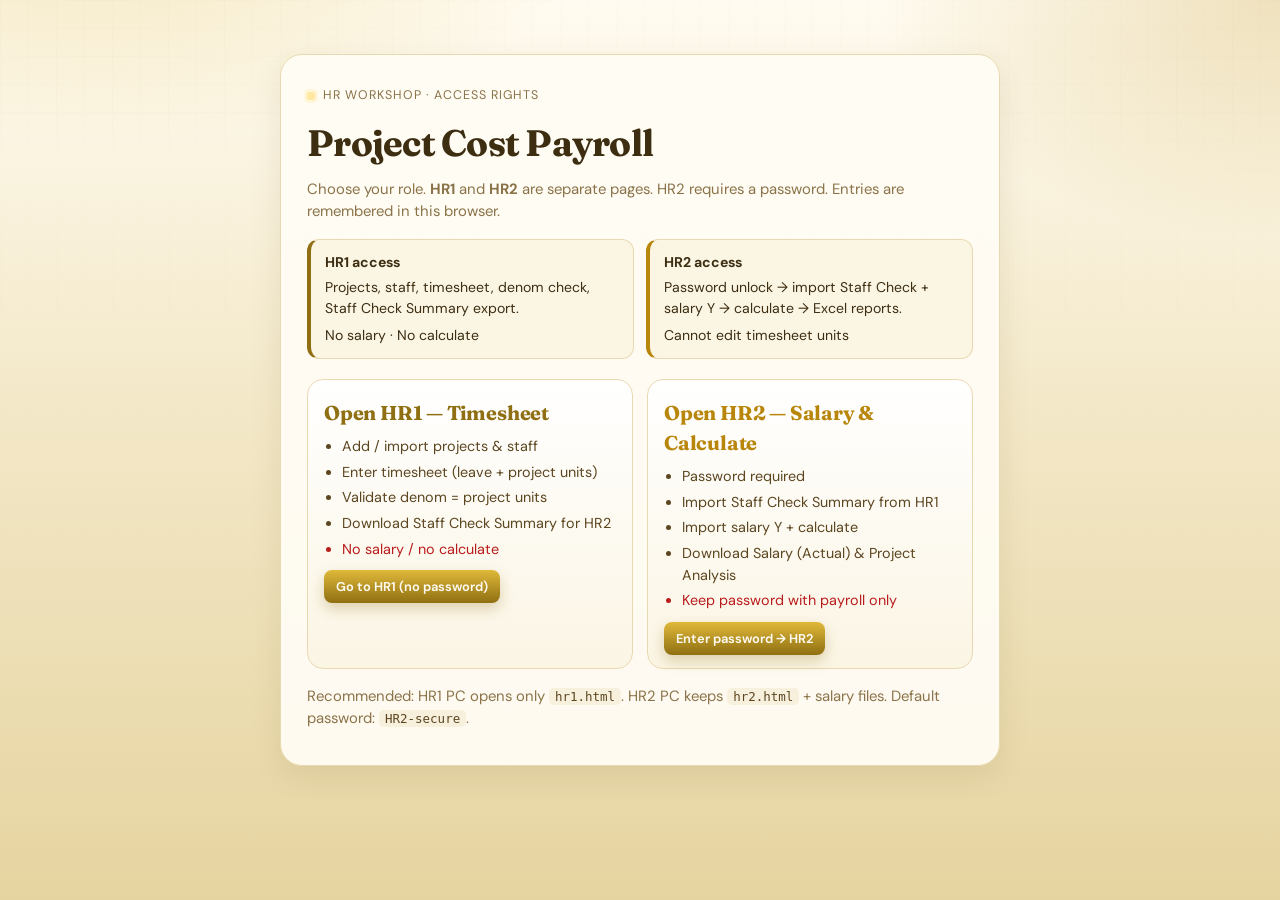
==== commit 0d54a030: "Split HR1/HR2 access pages with password gate and gold UI. Separate timesheet (HR1) from salary calc" ====
--- a/project-cost-payroll/index.html
+++ b/project-cost-payroll/index.html
@@ -3,1889 +3,126 @@
 <head>
   <meta charset="UTF-8" />
   <meta name="viewport" content="width=device-width, initial-scale=1" />
-  <title>Project Cost Payroll — HR Demo</title>
+  <title>Project Cost Payroll — Choose role</title>
   <link rel="preconnect" href="https://fonts.googleapis.com" />
   <link rel="preconnect" href="https://fonts.gstatic.com" crossorigin />
   <link href="https://fonts.googleapis.com/css2?family=DM+Sans:ital,opsz,wght@0,9..40,400;0,9..40,500;0,9..40,600;0,9..40,700;1,9..40,400&family=Fraunces:opsz,wght@9..144,600;9..144,700&display=swap" rel="stylesheet" />
-  <style>
-    :root {
-      --ink: #10233a;
-      --ink-soft: #243b53;
-      --muted: #627d98;
-      --line: #d9e2ec;
-      --paper: #e8eef4;
-      --card: rgba(255, 255, 255, 0.92);
-      --accent: #0e7490;
-      --accent-dark: #0b5f75;
-      --accent-soft: #dff3f8;
-      --gold: #b8860b;
-      --hr1: #1e3a5f;
-      --hr2: #0e7490;
-      --warn-bg: #fff7ed;
-      --err-bg: #fef2f2;
-      --err-border: #b91c1c;
-      --ok-bg: #ecfdf5;
-      --ok-ink: #047857;
-      --lock-bg: #f0f4f8;
-      --shadow: 0 10px 30px rgba(16, 35, 58, 0.08);
-      --radius: 16px;
-      --font: "DM Sans", "Segoe UI", sans-serif;
-      --display: "Fraunces", Georgia, serif;
-    }
-    * { box-sizing: border-box; }
-    html { scroll-behavior: smooth; }
-    body {
-      margin: 0;
-      min-height: 100vh;
-      font-family: var(--font);
-      color: var(--ink);
-      line-height: 1.5;
-      background:
-        radial-gradient(900px 420px at 8% -10%, rgba(184, 134, 11, 0.16), transparent 55%),
-        radial-gradient(800px 480px at 100% 0%, rgba(14, 116, 144, 0.18), transparent 50%),
-        linear-gradient(180deg, #f7fafc 0%, var(--paper) 45%, #dce7f0 100%);
-    }
-    body::before {
-      content: "";
-      position: fixed;
-      inset: 0;
-      pointer-events: none;
-      opacity: 0.35;
-      background-image:
-        linear-gradient(rgba(16, 35, 58, 0.03) 1px, transparent 1px),
-        linear-gradient(90deg, rgba(16, 35, 58, 0.03) 1px, transparent 1px);
-      background-size: 28px 28px;
-      mask-image: linear-gradient(180deg, #000 0%, transparent 85%);
-    }
-    main {
-      position: relative;
-      max-width: 1180px;
-      margin: 0 auto;
-      padding: 28px 20px 64px;
-      animation: rise 0.55s ease both;
-    }
-    @keyframes rise {
-      from { opacity: 0; transform: translateY(12px); }
-      to { opacity: 1; transform: translateY(0); }
-    }
-    @keyframes fadeIn {
-      from { opacity: 0; transform: translateY(6px); }
-      to { opacity: 1; transform: translateY(0); }
-    }
-    .hero {
-      position: relative;
-      overflow: hidden;
-      border-radius: 22px;
-      padding: 28px 28px 24px;
-      color: #f8fafc;
-      background:
-        linear-gradient(135deg, #10233a 0%, #1e3a5f 48%, #0e7490 120%);
-      box-shadow: var(--shadow);
-    }
-    .hero::after {
-      content: "";
-      position: absolute;
-      right: -40px;
-      top: -40px;
-      width: 220px;
-      height: 220px;
-      border-radius: 50%;
-      background: radial-gradient(circle, rgba(184, 134, 11, 0.35), transparent 68%);
-      animation: pulseGlow 4.5s ease-in-out infinite;
-    }
-    @keyframes pulseGlow {
-      0%, 100% { transform: scale(1); opacity: 0.7; }
-      50% { transform: scale(1.08); opacity: 1; }
-    }
-    .brand-mark {
-      display: inline-flex;
-      align-items: center;
-      gap: 8px;
-      font-size: 0.78rem;
-      letter-spacing: 0.08em;
-      text-transform: uppercase;
-      color: rgba(248, 250, 252, 0.75);
-      margin-bottom: 10px;
-    }
-    .brand-mark::before {
-      content: "";
-      width: 8px;
-      height: 8px;
-      border-radius: 2px;
-      background: var(--gold);
-      box-shadow: 0 0 0 3px rgba(184, 134, 11, 0.25);
-    }
-    .hero h1 {
-      position: relative;
-      z-index: 1;
-      margin: 0 0 8px;
-      font-family: var(--display);
-      font-size: clamp(1.9rem, 3.5vw, 2.55rem);
-      font-weight: 700;
-      letter-spacing: -0.02em;
-      line-height: 1.15;
-    }
-    .sub {
-      position: relative;
-      z-index: 1;
-      margin: 0;
-      max-width: 46rem;
-      color: rgba(248, 250, 252, 0.82);
-      font-size: 0.98rem;
-    }
-    .role-bar {
-      position: relative;
-      z-index: 1;
-      display: flex;
-      flex-wrap: wrap;
-      gap: 10px;
-      align-items: center;
-      margin-top: 22px;
-    }
-    .role-switch {
-      display: inline-flex;
-      padding: 4px;
-      border-radius: 12px;
-      background: rgba(255, 255, 255, 0.1);
-      border: 1px solid rgba(255, 255, 255, 0.16);
-      backdrop-filter: blur(6px);
-    }
-    .role-switch button {
-      border: 0;
-      background: transparent;
-      color: rgba(248, 250, 252, 0.82);
-      border-radius: 9px;
-      padding: 10px 16px;
-      font: inherit;
-      font-weight: 600;
-      font-size: 0.92rem;
-      cursor: pointer;
-      transition: background 0.2s ease, color 0.2s ease, transform 0.15s ease;
-    }
-    .role-switch button:hover { color: #fff; }
-    .role-switch button.active-hr1,
-    .role-switch button.active-hr2 {
-      background: #fff;
-      color: var(--hr1);
-      box-shadow: 0 4px 14px rgba(0, 0, 0, 0.12);
-    }
-    .role-switch button.active-hr2 { color: var(--hr2); }
-    .badge {
-      display: inline-flex;
-      align-items: center;
-      gap: 6px;
-      padding: 7px 12px;
-      border-radius: 999px;
-      font-size: 0.8rem;
-      font-weight: 600;
-      background: rgba(255, 255, 255, 0.12);
-      color: #fff;
-      border: 1px solid rgba(255, 255, 255, 0.18);
-    }
-    .badge::before {
-      content: "";
-      width: 7px;
-      height: 7px;
-      border-radius: 50%;
-      background: #34d399;
-      box-shadow: 0 0 0 3px rgba(52, 211, 153, 0.25);
-    }
-    section {
-      background: var(--card);
-      border: 1px solid rgba(217, 226, 236, 0.9);
-      border-radius: var(--radius);
-      padding: 20px 20px 18px;
-      margin-top: 18px;
-      box-shadow: var(--shadow);
-      backdrop-filter: blur(8px);
-      animation: fadeIn 0.45s ease both;
-    }
-    #panelHr1, #panelHr2 { animation-delay: 0.05s; }
-    h2 {
-      margin: 0 0 6px;
-      font-family: var(--display);
-      font-size: 1.35rem;
-      font-weight: 650;
-      color: var(--ink);
-      letter-spacing: -0.015em;
-    }
-    h3 {
-      margin: 20px 0 10px;
-      font-size: 0.78rem;
-      font-weight: 700;
-      letter-spacing: 0.06em;
-      text-transform: uppercase;
-      color: var(--muted);
-    }
-    .hint { margin: 0 0 12px; color: var(--muted); font-size: 0.93rem; }
-    .rule {
-      background: linear-gradient(135deg, var(--accent-soft), #f8fafc);
-      border: 1px solid #c6e7ef;
-      border-left: 4px solid var(--accent);
-      border-radius: 12px;
-      padding: 14px 16px;
-      margin: 0 0 16px;
-      font-size: 0.92rem;
-      color: var(--ink-soft);
-    }
-    table { width: 100%; border-collapse: collapse; font-size: 0.88rem; }
-    th, td {
-      border-bottom: 1px solid var(--line);
-      padding: 10px 12px;
-      text-align: left;
-      vertical-align: middle;
-    }
-    th {
-      color: var(--muted);
-      font-weight: 700;
-      font-size: 0.75rem;
-      letter-spacing: 0.04em;
-      text-transform: uppercase;
-      position: sticky;
-      top: 0;
-      background: #f8fafc;
-      z-index: 1;
-    }
-    tbody tr { transition: background 0.15s ease; }
-    tbody tr:hover { background: #f8fafc; }
-    td.num, th.num { text-align: right; font-variant-numeric: tabular-nums; }
-    input[type="number"], input[type="text"], select, textarea {
-      padding: 9px 11px;
-      border: 1px solid var(--line);
-      border-radius: 10px;
-      font: inherit;
-      color: var(--ink);
-      background: #fff;
-      transition: border-color 0.15s ease, box-shadow 0.15s ease;
-    }
-    input[type="number"]:focus, input[type="text"]:focus, select:focus, textarea:focus {
-      outline: none;
-      border-color: var(--accent);
-      box-shadow: 0 0 0 3px rgba(14, 116, 144, 0.15);
-    }
-    input[type="number"] { width: 76px; text-align: right; }
-    textarea {
-      width: 100%;
-      min-height: 100px;
-      font-family: "SF Mono", Consolas, "Courier New", monospace;
-      font-size: 0.84rem;
-      resize: vertical;
-      background: #fcfdff;
-    }
-    .actions {
-      display: flex;
-      flex-wrap: wrap;
-      gap: 10px;
-      align-items: center;
-      margin: 14px 0 4px;
-    }
-    .btn {
-      background: linear-gradient(180deg, #1490ad 0%, var(--accent) 100%);
-      color: #fff;
-      border: 0;
-      border-radius: 10px;
-      padding: 11px 16px;
-      font: inherit;
-      font-size: 0.92rem;
-      font-weight: 650;
-      cursor: pointer;
-      box-shadow: 0 6px 14px rgba(14, 116, 144, 0.22);
-      transition: transform 0.15s ease, box-shadow 0.15s ease, filter 0.15s ease;
-    }
-    .btn:hover {
-      filter: brightness(1.05);
-      transform: translateY(-1px);
-      box-shadow: 0 8px 18px rgba(14, 116, 144, 0.28);
-    }
-    .btn:active { transform: translateY(0); }
-    .btn:disabled, .btn.disabled {
-      background: #9aa8b2;
-      box-shadow: none;
-      cursor: not-allowed;
-      transform: none;
-      filter: none;
-    }
-    .btn-secondary {
-      background: #fff;
-      color: var(--ink-soft);
-      border: 1px solid var(--line);
-      box-shadow: none;
-    }
-    .btn-secondary:hover {
-      background: var(--lock-bg);
-      border-color: #bcccdc;
-      box-shadow: none;
-      filter: none;
-    }
-    .btn-danger {
-      background: linear-gradient(180deg, #dc2626, #b91c1c);
-      box-shadow: 0 4px 12px rgba(185, 28, 28, 0.2);
-    }
-    .btn-small { padding: 8px 12px; font-size: 0.8rem; border-radius: 8px; }
-    .status { margin: 0; font-size: 0.9rem; color: var(--muted); }
-    .status.ok { color: var(--ok-ink); font-weight: 700; }
-    .status.warn { color: #b45309; font-weight: 700; }
-    .status.err { color: var(--err-border); font-weight: 700; }
-    .hidden { display: none !important; }
-    .locked-panel {
-      background: linear-gradient(180deg, #f8fafc, var(--lock-bg));
-      border: 1px dashed #b6c6d6;
-      border-radius: 12px;
-      padding: 28px 18px;
-      color: var(--muted);
-      text-align: center;
-      font-weight: 500;
-    }
-    .matrix-wrap {
-      overflow: auto;
-      max-height: 420px;
-      border: 1px solid var(--line);
-      border-radius: 12px;
-      background: #fff;
-    }
-    .edge { background: var(--warn-bg); }
-    .error-row { background: var(--err-bg) !important; box-shadow: inset 3px 0 0 var(--err-border); }
-    .error-cell { background: #fee2e2 !important; color: var(--err-border); font-weight: 700; }
-    .toolbar {
-      display: flex;
-      flex-wrap: wrap;
-      gap: 10px;
-      align-items: end;
-      margin: 0 0 12px;
-      padding: 14px;
-      background: linear-gradient(180deg, #f8fafc, var(--lock-bg));
-      border: 1px solid var(--line);
-      border-radius: 12px;
-    }
-    .toolbar label {
-      display: flex;
-      flex-direction: column;
-      gap: 5px;
-      font-size: 0.75rem;
-      font-weight: 700;
-      letter-spacing: 0.04em;
-      text-transform: uppercase;
-      color: var(--muted);
-    }
-    .toolbar select, .toolbar input[type="text"] { min-width: 150px; }
-    .import-grid {
-      display: grid;
-      grid-template-columns: 1fr 1fr;
-      gap: 14px;
-    }
-    @media (max-width: 800px) {
-      .import-grid { grid-template-columns: 1fr; }
-      .hero { padding: 22px 18px; }
-      .role-switch { width: 100%; }
-      .role-switch button { flex: 1; }
-    }
-    .import-card {
-      position: relative;
-      border: 1px solid var(--line);
-      border-radius: 14px;
-      padding: 16px;
-      background: linear-gradient(180deg, #ffffff 0%, #f7fafc 100%);
-      transition: transform 0.2s ease, box-shadow 0.2s ease;
-    }
-    .import-card:hover {
-      transform: translateY(-2px);
-      box-shadow: 0 10px 24px rgba(16, 35, 58, 0.07);
-    }
-    .import-card h4 {
-      margin: 0 0 6px;
-      font-size: 1rem;
-      font-weight: 700;
-      color: var(--ink);
-      display: flex;
-      align-items: center;
-      gap: 8px;
-    }
-    .step {
-      display: inline-grid;
-      place-items: center;
-      width: 22px;
-      height: 22px;
-      border-radius: 7px;
-      background: var(--accent-soft);
-      color: var(--accent-dark);
-      font-size: 0.75rem;
-      font-weight: 800;
-    }
-    .base-pill {
-      display: inline-flex;
-      align-items: center;
-      margin-left: 4px;
-      padding: 8px 12px;
-      background: linear-gradient(180deg, #fff7d6, #f5e6a8);
-      border: 1px solid #e6d48a;
-      border-radius: 999px;
-      font-weight: 750;
-      color: #7a5a00;
-      font-size: 0.88rem;
-    }
-    .counts {
-      color: var(--muted);
-      font-size: 0.85rem;
-      margin: 6px 0 0;
-      font-weight: 500;
-    }
-    .alert {
-      display: none;
-      margin: 12px 0;
-      padding: 12px 14px;
-      border-radius: 12px;
-      background: var(--err-bg);
-      border: 1px solid #fecaca;
-      color: #7f1d1d;
-      font-weight: 550;
-    }
-    .alert.show { display: block; animation: fadeIn 0.25s ease; }
-    footer {
-      margin-top: 22px;
-      padding: 14px 4px 0;
-      color: var(--muted);
-      font-size: 0.85rem;
-      border-top: 1px solid rgba(217, 226, 236, 0.8);
-    }
-    code {
-      font-family: "SF Mono", Consolas, monospace;
-      font-size: 0.84em;
-      background: var(--lock-bg);
-      padding: 1px 6px;
-      border-radius: 5px;
-      color: var(--ink-soft);
-    }
-    .period-bar { margin: 0; }
-    .gate {
-      min-height: calc(100vh - 80px);
-      display: grid;
-      place-items: center;
-      padding: 24px 12px;
-    }
-    .gate-card {
-      width: min(720px, 100%);
-      background: var(--card);
-      border: 1px solid var(--line);
-      border-radius: 22px;
-      box-shadow: var(--shadow);
-      padding: 28px 26px 24px;
-      animation: rise 0.45s ease both;
-    }
-    .gate-card h1 {
-      margin: 0 0 8px;
-      font-family: var(--display);
-      font-size: clamp(1.8rem, 3vw, 2.3rem);
-      letter-spacing: -0.02em;
-    }
-    .gate-grid {
-      display: grid;
-      grid-template-columns: 1fr 1fr;
-      gap: 14px;
-      margin-top: 20px;
-    }
-    @media (max-width: 700px) { .gate-grid { grid-template-columns: 1fr; } }
-    .access-card {
-      border: 1px solid var(--line);
-      border-radius: 16px;
-      padding: 18px 16px;
-      background: linear-gradient(180deg, #fff, #f7fafc);
-      text-align: left;
-      cursor: pointer;
-      transition: transform 0.18s ease, box-shadow 0.18s ease, border-color 0.18s ease;
-    }
-    .access-card:hover {
-      transform: translateY(-3px);
-      box-shadow: 0 12px 28px rgba(16, 35, 58, 0.1);
-      border-color: #9fb3c8;
-    }
-    .access-card h3 {
-      margin: 0 0 8px;
-      font-family: var(--display);
-      font-size: 1.25rem;
-      text-transform: none;
-      letter-spacing: -0.01em;
-      color: var(--ink);
-    }
-    .access-card.hr1-card h3 { color: var(--hr1); }
-    .access-card.hr2-card h3 { color: var(--hr2); }
-    .access-card ul {
-      margin: 0 0 14px;
-      padding-left: 1.1rem;
-      color: var(--ink-soft);
-      font-size: 0.9rem;
-    }
-    .access-card li { margin: 4px 0; }
-    .access-card .deny { color: var(--err-border); }
-    .rights-strip {
-      display: grid;
-      grid-template-columns: 1fr 1fr;
-      gap: 12px;
-      margin-top: 14px;
-    }
-    @media (max-width: 800px) { .rights-strip { grid-template-columns: 1fr; } }
-    .rights-box {
-      border-radius: 12px;
-      padding: 12px 14px;
-      border: 1px solid var(--line);
-      background: #f8fafc;
-      font-size: 0.88rem;
-    }
-    .rights-box strong { display: block; margin-bottom: 4px; }
-    .rights-box.hr1 { border-left: 4px solid var(--hr1); }
-    .rights-box.hr2 { border-left: 4px solid var(--hr2); }
-    .app-shell.hidden, .gate.hidden { display: none !important; }
-    .switch-note { margin: 10px 0 0; color: rgba(248,250,252,0.75); font-size: 0.82rem; }
-  </style>
-  <script src="xlsx.full.min.js"></script>
+  <link rel="stylesheet" href="shared.css" />
 </head>
 <body>
-  <!-- Access gate -->
-  <div class="gate" id="accessGate">
+  <div class="gate">
     <div class="gate-card">
-      <div class="brand-mark" style="color:var(--muted);">HR Workshop · Access control</div>
+      <div class="brand-mark" style="color:var(--muted);">HR Workshop · Access rights</div>
       <h1>Project Cost Payroll</h1>
-      <p class="hint" style="margin-bottom:0;">Choose your role. Access rights are enforced in this demo (no password).</p>
+      <p class="hint" style="margin-bottom:0;">
+        Choose your role. <strong>HR1</strong> and <strong>HR2</strong> are separate pages.
+        HR2 requires a password. Entries are remembered in this browser.
+      </p>
+
+      <div class="rights-strip" style="margin-top:16px;">
+        <div class="rights-box hr1">
+          <strong>HR1 access</strong>
+          Projects, staff, timesheet, denom check, Staff Check Summary export.
+          <span class="deny" style="display:block;margin-top:6px;">No salary · No calculate</span>
+        </div>
+        <div class="rights-box hr2">
+          <strong>HR2 access</strong>
+          Password unlock → import Staff Check + salary Y → calculate → Excel reports.
+          <span class="deny" style="display:block;margin-top:6px;">Cannot edit timesheet units</span>
+        </div>
+      </div>
+
       <div class="gate-grid">
-        <button type="button" class="access-card hr1-card" id="gateHr1">
-          <h3>Enter as HR1</h3>
+        <a class="access-card hr1-card" href="hr1.html" style="text-decoration:none;color:inherit;display:block;">
+          <h3>Open HR1 — Timesheet</h3>
           <ul>
-            <li>Import projects &amp; staff</li>
-            <li>Enter timesheet (dropdown)</li>
+            <li>Add / import projects &amp; staff</li>
+            <li>Enter timesheet (leave + project units)</li>
             <li>Validate denom = project units</li>
-            <li>Download Staff Check Summary</li>
-            <li class="deny">No salary / no cost reports</li>
+            <li>Download Staff Check Summary for HR2</li>
+            <li class="deny">No salary / no calculate</li>
           </ul>
-          <span class="btn btn-small" style="pointer-events:none;">Continue as HR1</span>
-        </button>
-        <button type="button" class="access-card hr2-card" id="gateHr2">
-          <h3>Enter as HR2</h3>
+          <span class="btn btn-small" style="pointer-events:none;">Go to HR1 (no password)</span>
+        </a>
+        <button type="button" class="access-card hr2-card" id="btnOpenHr2" style="text-align:left;width:100%;font:inherit;">
+          <h3>Open HR2 — Salary &amp; Calculate</h3>
           <ul>
-            <li>Import Pay History column Y</li>
-            <li>Calculate project cost</li>
+            <li>Password required</li>
+            <li>Import Staff Check Summary from HR1</li>
+            <li>Import salary Y + calculate</li>
             <li>Download Salary (Actual) &amp; Project Analysis</li>
-            <li>View timesheet read-only</li>
-            <li class="deny">Cannot edit timesheet</li>
+            <li class="deny">Keep password with payroll only</li>
           </ul>
-          <span class="btn btn-small" style="pointer-events:none;">Continue as HR2</span>
+          <span class="btn btn-small" style="pointer-events:none;">Enter password → HR2</span>
         </button>
       </div>
+
+      <div id="hr2PassBox" class="import-card hidden" style="margin-top:16px;">
+        <h4>HR2 password</h4>
+        <p class="hint">Demo password for workshop (change <code>HR2_PASSWORD</code> in <code>shared.js</code>).</p>
+        <div class="toolbar" style="margin:0;">
+          <label style="flex:1;">Password
+            <input type="password" id="hr2Password" autocomplete="current-password" style="min-width:200px;" />
+          </label>
+          <button type="button" class="btn btn-small" id="btnHr2Unlock">Unlock HR2</button>
+          <button type="button" class="btn btn-secondary btn-small" id="btnHr2Cancel">Cancel</button>
+        </div>
+        <p class="status err hidden" id="hr2PassErr" style="margin-top:8px;">Wrong password. Access denied.</p>
+        <p class="status warn hidden" id="hr2NeedNote" style="margin-top:8px;">HR2 is locked. Enter the password to continue.</p>
+      </div>
+
+      <p class="hint" style="margin-top:16px;">
+        Recommended: HR1 PC opens only <code>hr1.html</code>.
+        HR2 PC keeps <code>hr2.html</code> + salary files. Default password: <code>HR2-secure</code>.
+      </p>
     </div>
   </div>
 
-  <main class="app-shell hidden" id="appShell">
-    <header class="hero">
-      <div class="brand-mark">HR Workshop · Cost allocation</div>
-      <h1>Project Cost Payroll</h1>
-      <p class="sub" id="periodSub">Demo · Amounts in HKD · Synthetic data · Role-based access</p>
-      <div class="role-bar">
-        <div class="role-switch">
-          <button type="button" id="btnHr1" class="active-hr1">HR1 — Timesheet</button>
-          <button type="button" id="btnHr2">HR2 — Salary &amp; Calculate</button>
-        </div>
-        <span class="badge" id="roleBadge">Signed in as HR1 (demo)</span>
-        <button type="button" class="btn btn-secondary btn-small" id="btnSignOut" style="background:rgba(255,255,255,0.12);color:#fff;border-color:rgba(255,255,255,0.25);">Switch role / Sign out</button>
-      </div>
-      <p class="switch-note">Access rights: HR1 = timesheet only · HR2 = salary + calculate (timesheet locked)</p>
-    </header>
+  <script src="shared.js"></script>
+  <script>
+    const { unlockHr2, isHr2Unlocked } = PCP;
+    const box = document.getElementById("hr2PassBox");
+    const err = document.getElementById("hr2PassErr");
+    const needNote = document.getElementById("hr2NeedNote");
+    const input = document.getElementById("hr2Password");
 
-    <div class="rights-strip" id="rightsStrip">
-      <div class="rights-box hr1" id="rightsHr1">
-        <strong>HR1 rights</strong>
-        Can: projects, staff, timesheet, Staff Check Excel.<br />
-        Cannot: view Y, calculate, Salary Actual / Project Analysis.
-      </div>
-      <div class="rights-box hr2" id="rightsHr2">
-        <strong>HR2 rights</strong>
-        Can: import Y, calculate, cost Excels; view timesheet read-only.<br />
-        Cannot: edit timesheet units or leave.
-      </div>
-    </div>
+    function showPassBox(fromRedirect) {
+      box.classList.remove("hidden");
+      err.classList.add("hidden");
+      needNote.classList.toggle("hidden", !fromRedirect);
+      input.value = "";
+      input.focus();
+    }
 
-    <section>
-      <h2>Allocation rule</h2>
-      <div class="rule" id="ruleText">
-        Month base = days in month × 2.
-        Denominator = base − (AL + SL + NPL + PH + OFF + Admin + CL).
-        <strong>For each staff, denominator must equal total project units.</strong>
-        Cost = (project units ÷ denominator) × Pay History column Y.
-        Half-day = 1 unit.
-      </div>
-      <div class="toolbar period-bar">
-        <label>Year
-          <select id="selYear"></select>
-        </label>
-        <label>Month
-          <select id="selMonth"></select>
-        </label>
-        <span class="base-pill" id="basePill">Base: 62</span>
-        <span class="hint" id="daysHint" style="margin:0;">31 days × 2</span>
-      </div>
-    </section>
-
-    <!-- HR1 -->
-    <section id="panelHr1">
-      <h2>HR1 — Prepare timesheet</h2>
-      <p class="hint">Import project names + staff list (CSV). Enter timesheet by choosing staff and project from dropdowns — no timesheet CSV.</p>
-
-      <div class="import-grid">
-        <div class="import-card">
-          <h4><span class="step">1</span> Import project names</h4>
-          <p class="hint">One project name per line, or CSV with header <code>Project Name</code>.</p>
-          <textarea id="pasteProjects" placeholder="Kai Tak 1B3&#10;Mui Wo Phase 2&#10;TST Pumping Station"></textarea>
-          <div class="actions">
-            <label class="btn btn-secondary btn-small" style="cursor:pointer;">
-              Upload .csv / .txt
-              <input type="file" id="fileProjects" accept=".csv,.txt,text/plain,text/csv" hidden />
-            </label>
-            <button type="button" class="btn btn-small" id="btnImportProjects">Import projects</button>
-            <button type="button" class="btn btn-secondary btn-small" id="btnClearProjects">Clear projects</button>
-          </div>
-          <p class="counts" id="projectCount">Projects: 0</p>
-        </div>
-
-        <div class="import-card">
-          <h4><span class="step">2</span> Import staff list</h4>
-          <p class="hint">CSV header: <code>Staff ID,Employee Name,Department</code></p>
-          <textarea id="pasteStaff" placeholder="Staff ID,Employee Name,Department&#10;H 250401,CHAN TAI MAN,Housing MEP Team"></textarea>
-          <div class="actions">
-            <label class="btn btn-secondary btn-small" style="cursor:pointer;">
-              Upload .csv / .txt
-              <input type="file" id="fileStaff" accept=".csv,.txt,text/plain,text/csv" hidden />
-            </label>
-            <button type="button" class="btn btn-small" id="btnImportStaff">Import staff</button>
-            <button type="button" class="btn btn-secondary btn-small" id="btnClearStaff">Clear staff</button>
-          </div>
-          <p class="counts" id="staffCount">Staff: 0</p>
-        </div>
-      </div>
-
-      <div class="import-card" style="margin-top:12px;">
-        <h4><span class="step">3</span> Enter timesheet (dropdown)</h4>
-        <p class="hint">Choose staff → set leave units → choose project from the list → enter units → Add. Repeat until denom = project units.</p>
-        <div class="toolbar">
-          <label>Staff
-            <select id="tsStaffSelect" style="min-width:260px;"></select>
-          </label>
-          <button type="button" class="btn btn-secondary btn-small" id="btnLoadDemo">Load small demo data</button>
-        </div>
-        <div class="toolbar" id="tsLeaveBar"></div>
-        <div class="toolbar">
-          <label>Project
-            <select id="tsProjectSelect" style="min-width:220px;"></select>
-          </label>
-          <label>Units
-            <input type="number" id="tsUnits" min="0" step="1" value="0" />
-          </label>
-          <button type="button" class="btn btn-small" id="btnAddProjectUnits">Add / update project units</button>
-          <button type="button" class="btn btn-secondary btn-small" id="btnFillRemaining">Fill remaining into selected project</button>
-        </div>
-        <p class="status" id="tsLiveStatus">Select a staff member to start.</p>
-        <div class="matrix-wrap" style="max-height:220px;margin-top:8px;">
-          <table>
-            <thead>
-              <tr>
-                <th>Project</th>
-                <th class="num">Units</th>
-                <th></th>
-              </tr>
-            </thead>
-            <tbody id="tsAllocBody"></tbody>
-          </table>
-        </div>
-      </div>
-
-      <div id="hr1Alert" class="alert"></div>
-
-      <h3>Staff check summary <span class="hint">(denom must = project units)</span></h3>
-      <div class="toolbar">
-        <label>Filter
-          <select id="filterErrors">
-            <option value="all">All staff</option>
-            <option value="errors">Errors only</option>
-            <option value="ok">OK only</option>
-          </select>
-        </label>
-        <label>Search
-          <input type="text" id="searchStaff" placeholder="Name or Staff ID" />
-        </label>
-        <button type="button" class="btn btn-small" id="btnValidate">Check denom = project units</button>
-      </div>
-      <p class="counts" id="validationSummary">Not checked yet.</p>
-      <div class="matrix-wrap">
-        <table>
-          <thead>
-            <tr>
-              <th>Staff ID</th>
-              <th>Name</th>
-              <th>Department</th>
-              <th class="num">Leave</th>
-              <th class="num">Base</th>
-              <th class="num">Denom</th>
-              <th class="num">Project units</th>
-              <th>Status</th>
-              <th></th>
-            </tr>
-          </thead>
-          <tbody id="staffSummaryBody"></tbody>
-        </table>
-      </div>
-
-      <div id="detailPanel" class="import-card hidden" style="margin-top:12px;">
-        <h4 id="detailTitle">Edit one staff (fix errors only)</h4>
-        <div id="detailBody"></div>
-      </div>
-
-      <div class="actions">
-        <button type="button" class="btn" id="btnSaveTimesheet">Save timesheet (after all OK)</button>
-        <button type="button" class="btn btn-secondary" id="btnExportStaffSummary">Download Staff Check Summary (Excel)</button>
-        <p class="status" id="hr1Status">Import projects + staff, enter timesheet with dropdowns, then Check.</p>
-      </div>
-    </section>
-
-    <!-- HR2 -->
-    <section id="panelHr2" class="hidden">
-      <h2>HR2 — Import salary (column Y) &amp; calculate</h2>
-      <p class="hint">Timesheet is view-only. Import dummy salary CSV (column Y), then Calculate.</p>
-      <div id="hr2Alert" class="alert"></div>
-
-      <div class="import-card">
-        <h4>Import Pay History column Y</h4>
-        <p class="hint">CSV header: <code>Staff ID,Net + EE + ER</code> — use <code>dummy_salary_list.csv</code> for testing.</p>
-        <textarea id="pasteSalary" placeholder="Staff ID,Net + EE + ER&#10;H 250401,29000"></textarea>
-        <div class="actions">
-          <label class="btn btn-secondary btn-small" style="cursor:pointer;">
-            Upload salary .csv
-            <input type="file" id="fileSalary" accept=".csv,.txt,text/plain,text/csv" hidden />
-          </label>
-          <button type="button" class="btn btn-small" id="btnImportSalary">Import Y amounts</button>
-        </div>
-      </div>
-
-      <h3>Salary list</h3>
-      <div class="matrix-wrap" style="max-height:260px;">
-        <table>
-          <thead>
-            <tr>
-              <th>Staff ID</th>
-              <th>Employee Name</th>
-              <th>Department</th>
-              <th class="num">Y: Net + EE + ER (HKD)</th>
-            </tr>
-          </thead>
-          <tbody id="salaryBody"></tbody>
-        </table>
-      </div>
-
-      <div class="actions">
-        <button type="button" class="btn" id="btnCalculate">Calculate project cost</button>
-        <button type="button" class="btn btn-secondary" id="btnExportSalaryActual">Download Salary (Actual) Result (Excel)</button>
-        <button type="button" class="btn btn-secondary" id="btnExportCombined">Download Project Analysis (Excel)</button>
-        <p class="status" id="hr2Status">Import Y, then calculate.</p>
-      </div>
-
-      <h3>Salary (Actual) style result</h3>
-      <div id="resultArea" class="locked-panel">Not calculated yet.</div>
-      <div id="denomNotes" class="hint" style="margin-top:12px;"></div>
-    </section>
-
-    <footer>
-      Demo access control only (not real login). HR1 cannot see salary. HR2 cannot edit timesheet.
-      Validation: for every staff, denom must equal project units before save/calculate.
-    </footer>
-  </main>
-
-  <script>
-    const LEAVE_CODES = ["AL", "SL", "NPL", "PH", "OFF", "Admin", "CL"];
-    const MONTH_NAMES = [
-      "January", "February", "March", "April", "May", "June",
-      "July", "August", "September", "October", "November", "December"
-    ];
-
-    let periodYear = 2026;
-    let periodMonth = 8; // 1–12, August demo
-    let projects = [];
-    let staff = [];
-    let role = null; // set after gate: "HR1" | "HR2"
-    let lastResult = null;
-    let selectedStaffId = null;
-    let timesheetSaved = false;
-    let projectSeq = 1;
-    let signedIn = false;
-
-    function requireRole(allowed, actionLabel) {
-      if (!signedIn || !allowed.includes(role)) {
-        throw new Error("Access denied: " + (actionLabel || "this action") + " requires " + allowed.join(" or ") + ".");
+    document.getElementById("btnOpenHr2").onclick = () => {
+      if (isHr2Unlocked()) {
+        location.href = "hr2.html";
+        return;
+      }
+      showPassBox(false);
+    };
+    document.getElementById("btnHr2Cancel").onclick = () => {
+      box.classList.add("hidden");
+      err.classList.add("hidden");
+      needNote.classList.add("hidden");
+    };
+    function tryUnlock() {
+      if (unlockHr2(input.value)) {
+        location.href = "hr2.html";
+      } else {
+        err.classList.remove("hidden");
+        needNote.classList.add("hidden");
+        input.select();
       }
     }
+    document.getElementById("btnHr2Unlock").onclick = tryUnlock;
+    input.addEventListener("keydown", (e) => { if (e.key === "Enter") tryUnlock(); });
 
-    function enterApp(nextRole) {
-      signedIn = true;
-      document.getElementById("accessGate").classList.add("hidden");
-      document.getElementById("appShell").classList.remove("hidden");
-      setRole(nextRole);
-      try { sessionStorage.setItem("pcpRole", nextRole); } catch (e) { /* ignore */ }
+    // Deep-link / blocked hr2.html → ask for password here
+    if (new URLSearchParams(location.search).get("need") === "hr2") {
+      if (isHr2Unlocked()) location.replace("hr2.html");
+      else showPassBox(true);
     }
-
-    function signOut() {
-      signedIn = false;
-      role = null;
-      document.getElementById("appShell").classList.add("hidden");
-      document.getElementById("accessGate").classList.remove("hidden");
-      try { sessionStorage.removeItem("pcpRole"); } catch (e) { /* ignore */ }
-    }
-
-    function daysInMonth(year, month) {
-      return new Date(year, month, 0).getDate();
-    }
-
-    function monthBase() {
-      return daysInMonth(periodYear, periodMonth) * 2;
-    }
-
-    function emptyLeave() {
-      return LEAVE_CODES.reduce((o, c) => { o[c] = 0; return o; }, {});
-    }
-
-    function emptyProjectsMap() {
-      return projects.reduce((o, p) => { o[p.id] = 0; return o; }, {});
-    }
-
-    function syncProjectKeys() {
-      staff.forEach((person) => {
-        const next = {};
-        projects.forEach((p) => { next[p.id] = Number(person.projects?.[p.id]) || 0; });
-        person.projects = next;
-      });
-    }
-
-    function leaveSum(person) {
-      return LEAVE_CODES.reduce((s, c) => s + (Number(person.leave[c]) || 0), 0);
-    }
-
-    function projectSum(person) {
-      return projects.reduce((s, p) => s + (Number(person.projects[p.id]) || 0), 0);
-    }
-
-    function denominator(person) {
-      return monthBase() - leaveSum(person);
-    }
-
-    function staffStatus(person) {
-      const denom = denominator(person);
-      const pUnits = projectSum(person);
-      const ok = denom === pUnits;
-      return { denom, pUnits, leave: leaveSum(person), ok, base: monthBase() };
-    }
-
-    function departments() {
-      return Array.from(new Set(staff.map((s) => s.department).filter(Boolean))).sort();
-    }
-
-    function findProjectByName(name) {
-      const key = name.trim().toLowerCase();
-      return projects.find((p) => p.name.toLowerCase() === key);
-    }
-
-    function findStaffById(id) {
-      const key = String(id).trim().toLowerCase();
-      return staff.find((s) => s.staffId.toLowerCase() === key);
-    }
-
-    function money(n) {
-      return "HKD " + Number(n).toLocaleString("en-HK", {
-        minimumFractionDigits: 2, maximumFractionDigits: 2
-      });
-    }
-
-    function periodLabel() {
-      return MONTH_NAMES[periodMonth - 1] + " " + periodYear;
-    }
-
-    function fileStamp() {
-      return periodYear + "-" + String(periodMonth).padStart(2, "0");
-    }
-
-    /** True .xlsx via local SheetJS (xlsx.full.min.js) */
-    function safeSheetName(sheetName) {
-      return String(sheetName || "Sheet1").replace(/[\\/*?:\[\]]/g, " ").slice(0, 31) || "Sheet1";
-    }
-
-    function downloadExcel(filename, sheetName, rows) {
-      if (typeof XLSX === "undefined") {
-        throw new Error("Excel library missing. Keep xlsx.full.min.js next to index.html.");
-      }
-      const wb = XLSX.utils.book_new();
-      XLSX.utils.book_append_sheet(wb, XLSX.utils.aoa_to_sheet(rows), safeSheetName(sheetName));
-      const name = filename.toLowerCase().endsWith(".xlsx") ? filename : filename.replace(/\.xls$/i, "") + ".xlsx";
-      XLSX.writeFile(wb, name, { bookType: "xlsx" });
-    }
-
-    /** sheets: [{ name, rows }] */
-    function downloadExcelMulti(filename, sheets) {
-      if (typeof XLSX === "undefined") {
-        throw new Error("Excel library missing. Keep xlsx.full.min.js next to index.html.");
-      }
-      const wb = XLSX.utils.book_new();
-      sheets.forEach((s, i) => {
-        XLSX.utils.book_append_sheet(
-          wb,
-          XLSX.utils.aoa_to_sheet(s.rows),
-          safeSheetName(s.name || ("Sheet" + (i + 1)))
-        );
-      });
-      const name = filename.toLowerCase().endsWith(".xlsx") ? filename : filename.replace(/\.xls$/i, "") + ".xlsx";
-      XLSX.writeFile(wb, name, { bookType: "xlsx" });
-    }
-
-    function exportStaffCheckSummary() {
-      requireRole(["HR1"], "Staff Check Summary download");
-      if (!staff.length) {
-        document.getElementById("hr1Status").textContent = "No staff to export.";
-        document.getElementById("hr1Status").className = "status err";
-        return;
-      }
-      const errCount = validationIssues().length;
-      const rows = [
-        ...buildStaffCheckRows(false), // HR1 must not export salary Y
-        [],
-        ["Record summary", "Staff count", staff.length, "Errors", errCount, "Base", monthBase()]
-      ];
-      downloadExcel(
-        "Staff_Check_Summary_" + fileStamp() + ".xlsx",
-        "Staff Check Summary",
-        rows
-      );
-      document.getElementById("hr1Status").textContent =
-        "Downloaded Staff Check Summary Excel (" + staff.length + " staff).";
-      document.getElementById("hr1Status").className = "status ok";
-    }
-
-    function buildStaffCheckRows(includeSalaryY) {
-      const header = [
-        "Period", "Staff ID", "Employee Name", "Department",
-        "AL", "SL", "NPL", "PH", "OFF", "Admin", "CL",
-        "Leave total", "Base", "Denom", "Project units", "Status",
-        ...(includeSalaryY ? ["Y Net + EE + ER"] : []),
-        ...projects.map((p) => "Units: " + p.name)
-      ];
-      const rows = [header];
-      staff.forEach((p) => {
-        const st = staffStatus(p);
-        rows.push([
-          periodLabel(),
-          p.staffId,
-          p.name,
-          p.department,
-          ...LEAVE_CODES.map((c) => Number(p.leave[c]) || 0),
-          st.leave,
-          st.base,
-          st.denom,
-          st.pUnits,
-          st.ok ? "OK" : "ERROR: denom <> project units",
-          ...(includeSalaryY ? [Number(p.y) || 0] : []),
-          ...projects.map((proj) => Number(p.projects[proj.id]) || 0)
-        ]);
-      });
-      return rows;
-    }
-
-    function buildSalaryActualRows() {
-      const { matrix, depts } = lastResult;
-      const header = ["Project Name", ...depts, "Total"];
-      const rows = [header];
-      const colTotals = {};
-      depts.forEach((d) => { colTotals[d] = 0; });
-      let grand = 0;
-      projects.forEach((p) => {
-        let rowTotal = 0;
-        const cells = depts.map((d) => {
-          const v = Number(matrix[p.id]?.[d]) || 0;
-          rowTotal += v;
-          colTotals[d] += v;
-          return Math.round(v * 100) / 100;
-        });
-        grand += rowTotal;
-        rows.push([p.name, ...cells, Math.round(rowTotal * 100) / 100]);
-      });
-      rows.push([
-        "Total",
-        ...depts.map((d) => Math.round(colTotals[d] * 100) / 100),
-        Math.round(grand * 100) / 100
-      ]);
-      return rows;
-    }
-
-    function exportSalaryActualResult() {
-      requireRole(["HR2"], "Salary (Actual) download");
-      if (!lastResult) {
-        document.getElementById("hr2Status").textContent =
-          "Calculate first, then download Salary (Actual) Result.";
-        document.getElementById("hr2Status").className = "status err";
-        return;
-      }
-      const rows = [
-        [periodLabel()],
-        ...buildSalaryActualRows()
-      ];
-      downloadExcel(
-        "Salary_Actual_Result_" + fileStamp() + ".xlsx",
-        "Salary Actual",
-        rows
-      );
-      document.getElementById("hr2Status").textContent =
-        "Downloaded Salary (Actual) Result Excel for " + periodLabel() + ".";
-      document.getElementById("hr2Status").className = "status ok";
-    }
-
-    function monthAbbrev() {
-      return MONTH_NAMES[periodMonth - 1].slice(0, 3).toUpperCase();
-    }
-
-    function analysisSheetName() {
-      return String(periodYear).slice(-2) + "-" + String(periodMonth).padStart(2, "0");
-    }
-
-    /**
-     * Same concept as Project Analysis Sample.xlsx:
-     * Sheet name YY-MM | Header: Month | Name | project columns
-     * Cell = project units / denom (share of working month). Blank if 0.
-     * Last row = column totals.
-     * Extra sheet: same layout with HKD = share × Y for Salary (Actual) analysis.
-     */
-    function exportCombinedAnalysis() {
-      requireRole(["HR2"], "Project Analysis download");
-      if (!staff.length) {
-        document.getElementById("hr2Status").textContent = "No staff data to export.";
-        document.getElementById("hr2Status").className = "status err";
-        return;
-      }
-      if (!lastResult) {
-        document.getElementById("hr2Status").textContent =
-          "Calculate first, then download Project Analysis.";
-        document.getElementById("hr2Status").className = "status err";
-        return;
-      }
-      if (!projects.length) {
-        document.getElementById("hr2Status").textContent = "No projects to put as columns.";
-        document.getElementById("hr2Status").className = "status err";
-        return;
-      }
-
-      const mon = monthAbbrev();
-      const code = analysisSheetName();
-      const projNames = projects.map((p) => p.name);
-
-      const shareHeader = ["Month", "Name", ...projNames];
-      const shareRows = [shareHeader];
-      const shareColSum = projects.map(() => 0);
-
-      const costHeader = ["Month", "Name", ...projNames];
-      const costRows = [costHeader];
-      const costColSum = projects.map(() => 0);
-
-      staff.forEach((person) => {
-        const st = staffStatus(person);
-        const y = Number(person.y) || 0;
-        const shareRow = [mon, person.name];
-        const costRow = [mon, person.name];
-        projects.forEach((p, i) => {
-          const units = Number(person.projects[p.id]) || 0;
-          if (st.denom > 0 && units > 0) {
-            const share = units / st.denom;
-            const shareR = Math.round(share * 1e10) / 1e10;
-            shareRow.push(shareR);
-            shareColSum[i] += share;
-            if (y > 0) {
-              const costR = Math.round(share * y * 100) / 100;
-              costRow.push(costR);
-              costColSum[i] += costR;
-            } else {
-              costRow.push("");
-            }
-          } else {
-            shareRow.push("");
-            costRow.push("");
-          }
-        });
-        shareRows.push(shareRow);
-        costRows.push(costRow);
-      });
-
-      shareRows.push(["", "", ...shareColSum.map((v) => Math.round(v * 1e10) / 1e10)]);
-      costRows.push(["", "", ...costColSum.map((v) => Math.round(v * 100) / 100)]);
-
-      downloadExcelMulti(
-        "Project_Analysis_" + fileStamp() + ".xlsx",
-        [
-          { name: code, rows: shareRows },
-          { name: code + " Cost", rows: costRows }
-        ]
-      );
-      document.getElementById("hr2Status").textContent =
-        "Downloaded Project_Analysis_" + fileStamp() +
-        ".xlsx — sheet \"" + code + "\" (share, like sample) + \"" + code + " Cost\" (HKD).";
-      document.getElementById("hr2Status").className = "status ok";
-    }
-
-    function escapeHtml(s) {
-      return String(s)
-        .replace(/&/g, "&amp;")
-        .replace(/</g, "&lt;")
-        .replace(/>/g, "&gt;")
-        .replace(/"/g, "&quot;");
-    }
-
-    /** Simple CSV parser: supports quoted fields */
-    function parseCsv(text) {
-      const rows = [];
-      let row = [];
-      let cell = "";
-      let inQuotes = false;
-      const src = String(text).replace(/^\uFEFF/, "");
-      for (let i = 0; i < src.length; i++) {
-        const ch = src[i];
-        const next = src[i + 1];
-        if (inQuotes) {
-          if (ch === '"' && next === '"') { cell += '"'; i++; }
-          else if (ch === '"') inQuotes = false;
-          else cell += ch;
-        } else {
-          if (ch === '"') inQuotes = true;
-          else if (ch === ",") { row.push(cell); cell = ""; }
-          else if (ch === "\n") { row.push(cell); rows.push(row); row = []; cell = ""; }
-          else if (ch === "\r") { /* skip */ }
-          else cell += ch;
-        }
-      }
-      row.push(cell);
-      if (row.some((c) => String(c).trim() !== "")) rows.push(row);
-      return rows.filter((r) => r.some((c) => String(c).trim() !== ""));
-    }
-
-    function headerIndex(headers, aliases) {
-      const norm = headers.map((h) => String(h).trim().toLowerCase());
-      for (const a of aliases) {
-        const i = norm.indexOf(a.toLowerCase());
-        if (i >= 0) return i;
-      }
-      return -1;
-    }
-
-    function updatePeriodUI() {
-      const days = daysInMonth(periodYear, periodMonth);
-      const base = days * 2;
-      document.getElementById("basePill").textContent = "Base: " + base;
-      document.getElementById("daysHint").textContent = days + " days × 2";
-      document.getElementById("periodSub").textContent =
-        "Demo · " + MONTH_NAMES[periodMonth - 1] + " " + periodYear +
-        " · Base " + base + " · Amounts in HKD · Timesheet via project dropdown";
-    }
-
-    function initPeriodSelects() {
-      const ySel = document.getElementById("selYear");
-      const mSel = document.getElementById("selMonth");
-      ySel.innerHTML = "";
-      for (let y = 2023; y <= 2030; y++) {
-        ySel.innerHTML += `<option value="${y}" ${y === periodYear ? "selected" : ""}>${y}</option>`;
-      }
-      mSel.innerHTML = MONTH_NAMES.map((name, i) =>
-        `<option value="${i + 1}" ${i + 1 === periodMonth ? "selected" : ""}>${name}</option>`
-      ).join("");
-      ySel.addEventListener("change", () => {
-        periodYear = Number(ySel.value);
-        lastResult = null;
-        timesheetSaved = false;
-        updatePeriodUI();
-        if (role === "HR1") renderHr1();
-        else renderHr2();
-      });
-      mSel.addEventListener("change", () => {
-        periodMonth = Number(mSel.value);
-        lastResult = null;
-        timesheetSaved = false;
-        updatePeriodUI();
-        if (role === "HR1") renderHr1();
-        else renderHr2();
-      });
-      updatePeriodUI();
-    }
-
-    function setRole(next) {
-      if (!signedIn) return;
-      role = next;
-      document.getElementById("btnHr1").className = role === "HR1" ? "active-hr1" : "";
-      document.getElementById("btnHr2").className = role === "HR2" ? "active-hr2" : "";
-      document.getElementById("roleBadge").textContent =
-        role === "HR1"
-          ? "Signed in as HR1 — timesheet access only"
-          : "Signed in as HR2 — salary & calculate access";
-      document.getElementById("panelHr1").classList.toggle("hidden", role !== "HR1");
-      document.getElementById("panelHr2").classList.toggle("hidden", role !== "HR2");
-      document.getElementById("rightsHr1").style.opacity = role === "HR1" ? "1" : "0.55";
-      document.getElementById("rightsHr2").style.opacity = role === "HR2" ? "1" : "0.55";
-      // Clear salary result view when leaving HR2 so HR1 never sees cost figures in DOM
-      if (role === "HR1") {
-        const area = document.getElementById("resultArea");
-        if (area) {
-          area.className = "locked-panel";
-          area.textContent = "Hidden from HR1. Switch to HR2 to calculate and view costs.";
-        }
-        const notes = document.getElementById("denomNotes");
-        if (notes) notes.textContent = "";
-      }
-      try { sessionStorage.setItem("pcpRole", role); } catch (e) { /* ignore */ }
-      if (role === "HR1") renderHr1();
-      else renderHr2();
-    }
-
-    function showAlert(id, msg) {
-      const el = document.getElementById(id);
-      if (!msg) { el.classList.remove("show"); el.textContent = ""; return; }
-      el.textContent = msg;
-      el.classList.add("show");
-    }
-
-    function validationIssues() {
-      return staff
-        .map((p) => ({ person: p, st: staffStatus(p) }))
-        .filter((x) => !x.st.ok);
-    }
-
-    function renderCounts() {
-      document.getElementById("projectCount").textContent =
-        "Projects: " + projects.length + (projects.length ? " — " + projects.slice(0, 5).map((p) => p.name).join(", ") + (projects.length > 5 ? "…" : "") : "");
-      document.getElementById("staffCount").textContent = "Staff: " + staff.length;
-    }
-
-    function renderHr1() {
-      renderCounts();
-      renderTimesheetEntry();
-      renderStaffSummary();
-      if (selectedStaffId) renderDetail(selectedStaffId);
-    }
-
-    function currentTsStaff() {
-      const id = document.getElementById("tsStaffSelect").value;
-      return id ? findStaffById(id) : null;
-    }
-
-    function renderTimesheetEntry() {
-      const staffSel = document.getElementById("tsStaffSelect");
-      const projSel = document.getElementById("tsProjectSelect");
-      const prevStaff = staffSel.value || selectedStaffId || (staff[0] && staff[0].staffId) || "";
-      const prevProj = projSel.value;
-
-      staffSel.innerHTML = staff.length
-        ? staff.map((p) =>
-            `<option value="${escapeHtml(p.staffId)}" ${p.staffId === prevStaff ? "selected" : ""}>${escapeHtml(p.staffId)} — ${escapeHtml(p.name)}</option>`
-          ).join("")
-        : '<option value="">Import staff first</option>';
-
-      projSel.innerHTML = projects.length
-        ? projects.map((p) =>
-            `<option value="${p.id}" ${p.id === prevProj ? "selected" : ""}>${escapeHtml(p.name)}</option>`
-          ).join("")
-        : '<option value="">Import projects first</option>';
-
-      const person = currentTsStaff();
-      const leaveBar = document.getElementById("tsLeaveBar");
-      if (!person) {
-        leaveBar.innerHTML = "";
-        document.getElementById("tsAllocBody").innerHTML = '<tr><td colspan="3" class="hint">No staff selected.</td></tr>';
-        document.getElementById("tsLiveStatus").textContent = "Import staff and projects first.";
-        document.getElementById("tsLiveStatus").className = "status warn";
-        return;
-      }
-
-      leaveBar.innerHTML = LEAVE_CODES.map((c) =>
-        `<label>${c}<input type="number" min="0" step="1" data-ts-leave="${c}" value="${person.leave[c] || 0}" /></label>`
-      ).join("");
-
-      leaveBar.querySelectorAll("input[data-ts-leave]").forEach((el) => {
-        el.addEventListener("change", () => {
-          person.leave[el.dataset.tsLeave] = Number(el.value) || 0;
-          timesheetSaved = false;
-          refreshTsStatusAndAlloc(person);
-          renderStaffSummary();
-        });
-      });
-
-      refreshTsStatusAndAlloc(person);
-    }
-
-    function refreshTsStatusAndAlloc(person) {
-      const st = staffStatus(person);
-      const status = document.getElementById("tsLiveStatus");
-      status.className = "status " + (st.ok ? "ok" : "err");
-      status.textContent =
-        person.staffId + ": leave " + st.leave + " · denom " + st.denom +
-        " · project units " + st.pUnits +
-        (st.ok ? " · OK" : " · ERROR: need " + (st.denom - st.pUnits) + " more project units (or adjust leave)");
-
-      const body = document.getElementById("tsAllocBody");
-      const rows = projects
-        .filter((p) => (Number(person.projects[p.id]) || 0) > 0)
-        .map((p) => `
-          <tr>
-            <td>${escapeHtml(p.name)}</td>
-            <td class="num">${person.projects[p.id]}</td>
-            <td><button type="button" class="btn btn-danger btn-small" data-clear-proj="${p.id}">Remove</button></td>
-          </tr>
-        `).join("");
-      body.innerHTML = rows || '<tr><td colspan="3" class="hint">No project units yet — choose a project above and Add.</td></tr>';
-      body.querySelectorAll("[data-clear-proj]").forEach((btn) => {
-        btn.addEventListener("click", () => {
-          person.projects[btn.dataset.clearProj] = 0;
-          timesheetSaved = false;
-          refreshTsStatusAndAlloc(person);
-          renderStaffSummary();
-        });
-      });
-    }
-
-    function addProjectUnitsFromDropdown() {
-      requireRole(["HR1"], "timesheet edit");
-      const person = currentTsStaff();
-      const projId = document.getElementById("tsProjectSelect").value;
-      const units = Number(document.getElementById("tsUnits").value) || 0;
-      if (!person) {
-        document.getElementById("hr1Status").textContent = "Select a staff member first.";
-        document.getElementById("hr1Status").className = "status err";
-        return;
-      }
-      if (!projId) {
-        document.getElementById("hr1Status").textContent = "Import / select a project first.";
-        document.getElementById("hr1Status").className = "status err";
-        return;
-      }
-      person.projects[projId] = units;
-      timesheetSaved = false;
-      selectedStaffId = person.staffId;
-      refreshTsStatusAndAlloc(person);
-      renderStaffSummary();
-      document.getElementById("hr1Status").textContent =
-        "Updated " + person.staffId + " / " + (projects.find((p) => p.id === projId)?.name || projId) + " = " + units + " units.";
-      document.getElementById("hr1Status").className = "status ok";
-    }
-
-    function fillRemainingIntoSelectedProject() {
-      requireRole(["HR1"], "timesheet edit");
-      const person = currentTsStaff();
-      const projId = document.getElementById("tsProjectSelect").value;
-      if (!person || !projId) return;
-      const st = staffStatus(person);
-      const other = projects.reduce((s, p) => {
-        if (p.id === projId) return s;
-        return s + (Number(person.projects[p.id]) || 0);
-      }, 0);
-      const need = st.denom - other;
-      person.projects[projId] = Math.max(0, need);
-      document.getElementById("tsUnits").value = person.projects[projId];
-      timesheetSaved = false;
-      refreshTsStatusAndAlloc(person);
-      renderStaffSummary();
-    }
-
-    function renderStaffSummary() {
-      const filter = document.getElementById("filterErrors").value;
-      const q = document.getElementById("searchStaff").value.trim().toLowerCase();
-      const body = document.getElementById("staffSummaryBody");
-      const issues = validationIssues();
-      const okCount = staff.length - issues.length;
-
-      document.getElementById("validationSummary").textContent =
-        staff.length === 0
-          ? "No staff loaded."
-          : issues.length === 0
-            ? "All " + staff.length + " staff OK — denom = project units."
-            : issues.length + " error(s), " + okCount + " OK. Denom must equal project units.";
-
-      if (issues.length) {
-        showAlert(
-          "hr1Alert",
-          issues.length + " staff have denom ≠ project units. Highlighted rows need fix before Save. Example: " +
-          issues.slice(0, 3).map((x) => x.person.staffId + " (denom " + x.st.denom + " vs units " + x.st.pUnits + ")").join("; ")
-        );
-      } else {
-        showAlert("hr1Alert", "");
-      }
-
-      const rows = staff.filter((p) => {
-        const st = staffStatus(p);
-        if (filter === "errors" && st.ok) return false;
-        if (filter === "ok" && !st.ok) return false;
-        if (q && !(p.name.toLowerCase().includes(q) || p.staffId.toLowerCase().includes(q))) return false;
-        return true;
-      });
-
-      body.innerHTML = rows.map((p) => {
-        const st = staffStatus(p);
-        return `<tr class="${st.ok ? "" : "error-row"}" data-staff-id="${escapeHtml(p.staffId)}">
-          <td>${escapeHtml(p.staffId)}</td>
-          <td>${escapeHtml(p.name)}</td>
-          <td>${escapeHtml(p.department)}</td>
-          <td class="num">${st.leave}</td>
-          <td class="num">${st.base}</td>
-          <td class="num ${st.ok ? "" : "error-cell"}">${st.denom}</td>
-          <td class="num ${st.ok ? "" : "error-cell"}">${st.pUnits}</td>
-          <td>${st.ok ? "OK" : "ERROR: denom ≠ units"}</td>
-          <td><button type="button" class="btn btn-secondary btn-small" data-edit="${escapeHtml(p.staffId)}">Fix</button></td>
-        </tr>`;
-      }).join("") || '<tr><td colspan="9" class="hint">No rows to show.</td></tr>';
-
-      body.querySelectorAll("[data-edit]").forEach((btn) => {
-        btn.addEventListener("click", () => {
-          selectedStaffId = btn.dataset.edit;
-          renderDetail(selectedStaffId);
-          document.getElementById("detailPanel").scrollIntoView({ behavior: "smooth", block: "start" });
-        });
-      });
-    }
-
-    function renderDetail(staffId) {
-      const person = findStaffById(staffId);
-      const panel = document.getElementById("detailPanel");
-      if (!person) { panel.classList.add("hidden"); return; }
-      panel.classList.remove("hidden");
-      // Jump main timesheet editor to this staff
-      const sel = document.getElementById("tsStaffSelect");
-      if (sel && [...sel.options].some((o) => o.value === staffId)) {
-        sel.value = staffId;
-        renderTimesheetEntry();
-      }
-      const st = staffStatus(person);
-      document.getElementById("detailTitle").textContent =
-        "Selected: " + person.name + " (" + person.staffId + ") — use project dropdown above";
-      document.getElementById("detailBody").innerHTML =
-        `<p class="status ${st.ok ? "ok" : "err"}">Leave ${st.leave} · Denom ${st.denom} · Project units ${st.pUnits} · ${st.ok ? "OK" : "Still unequal — add project units from the dropdown"}</p>`;
-    }
-
-    function importProjectsFromText(text) {
-      requireRole(["HR1"], "project import");
-      const rows = parseCsv(text);
-      if (!rows.length) throw new Error("No project lines found.");
-      let names = [];
-      const hi = headerIndex(rows[0], ["project name", "project", "name", "工程地盤", "工程編號"]);
-      if (hi >= 0) {
-        names = rows.slice(1).map((r) => String(r[hi] || "").trim()).filter(Boolean);
-      } else {
-        names = rows.map((r) => String(r[0] || "").trim()).filter(Boolean);
-      }
-      const unique = [];
-      const seen = new Set();
-      names.forEach((n) => {
-        const k = n.toLowerCase();
-        if (!seen.has(k)) { seen.add(k); unique.push(n); }
-      });
-      projects = unique.map((name, i) => ({ id: "P" + (projectSeq++) + "_" + i, name }));
-      syncProjectKeys();
-      timesheetSaved = false;
-      lastResult = null;
-    }
-
-    function importStaffFromText(text) {
-      requireRole(["HR1"], "staff import");
-      const rows = parseCsv(text);
-      if (rows.length < 2) throw new Error("Staff CSV needs a header row and at least one staff row.");
-      const h = rows[0];
-      const iId = headerIndex(h, ["staff id", "staffid", "employee id", "id"]);
-      const iName = headerIndex(h, ["employee name", "name", "full name"]);
-      const iDept = headerIndex(h, ["department", "dept", "team"]);
-      if (iId < 0 || iName < 0) throw new Error("Header must include Staff ID and Employee Name.");
-      const next = [];
-      const seen = new Set();
-      rows.slice(1).forEach((r) => {
-        const staffId = String(r[iId] || "").trim();
-        const name = String(r[iName] || "").trim();
-        if (!staffId || !name) return;
-        const key = staffId.toLowerCase();
-        if (seen.has(key)) return;
-        seen.add(key);
-        const old = findStaffById(staffId);
-        next.push({
-          staffId,
-          name,
-          department: iDept >= 0 ? String(r[iDept] || "").trim() : (old?.department || ""),
-          y: old ? old.y : 0,
-          leave: old ? { ...emptyLeave(), ...old.leave } : emptyLeave(),
-          projects: old ? { ...emptyProjectsMap(), ...old.projects } : emptyProjectsMap()
-        });
-      });
-      if (!next.length) throw new Error("No valid staff rows found.");
-      staff = next;
-      syncProjectKeys();
-      timesheetSaved = false;
-      lastResult = null;
-      selectedStaffId = null;
-      document.getElementById("detailPanel").classList.add("hidden");
-    }
-
-    function importSalaryFromText(text) {
-      requireRole(["HR2"], "salary import");
-      if (!staff.length) throw new Error("No staff on timesheet yet. Ask HR1 to import staff first.");
-      const rows = parseCsv(text);
-      if (rows.length < 2) throw new Error("Salary CSV needs header + data.");
-      const h = rows[0];
-      const iId = headerIndex(h, ["staff id", "staffid", "employee id", "id"]);
-      const iY = headerIndex(h, ["net + ee + er", "y", "net+ee+er", "column y", "amount"]);
-      if (iId < 0 || iY < 0) throw new Error("Header must include Staff ID and Net + EE + ER (or Y).");
-      let updated = 0;
-      const missing = [];
-      rows.slice(1).forEach((r) => {
-        const sid = String(r[iId] || "").trim();
-        const person = findStaffById(sid);
-        if (!person) { missing.push(sid); return; }
-        person.y = Number(r[iY]) || 0;
-        updated++;
-      });
-      lastResult = null;
-      let msg = "Updated Y for " + updated + " staff.";
-      if (missing.length) msg += " Unknown IDs: " + missing.slice(0, 5).join(", ") + (missing.length > 5 ? "…" : "") + ".";
-      return msg;
-    }
-
-    function readFileInto(textareaId, file, thenFn) {
-      const reader = new FileReader();
-      reader.onload = () => {
-        document.getElementById(textareaId).value = String(reader.result || "");
-        if (thenFn) thenFn();
-      };
-      reader.readAsText(file);
-    }
-
-    function seedDemoData() {
-      periodYear = 2026;
-      periodMonth = 8;
-      const ySel = document.getElementById("selYear");
-      const mSel = document.getElementById("selMonth");
-      if (ySel) ySel.value = "2026";
-      if (mSel) mSel.value = "8";
-      updatePeriodUI();
-      projects = [
-        { id: "KT1B3", name: "Kai Tak 1B3" },
-        { id: "MWP2", name: "Mui Wo Phase 2" },
-        { id: "TST", name: "TST Pumping Station" },
-        { id: "SKM", name: "石硤尾雨水排放系統" }
-      ];
-      staff = [
-        {
-          staffId: "H 250401", name: "CHAN TAI MAN", department: "Housing MEP Team", y: 29000,
-          leave: { AL: 2, SL: 0, NPL: 0, PH: 2, OFF: 4, Admin: 2, CL: 0 },
-          projects: { KT1B3: 20, MWP2: 20, TST: 12, SKM: 0 }
-        },
-        {
-          staffId: "H 250402", name: "LEE SIU FAN", department: "Water, Drainage & Infrastructure MEP Team", y: 40000,
-          leave: { AL: 0, SL: 2, NPL: 0, PH: 0, OFF: 4, Admin: 0, CL: 0 },
-          projects: { KT1B3: 0, MWP2: 28, TST: 0, SKM: 28 }
-        },
-        {
-          staffId: "H 250403", name: "WONG MEI YEE", department: "General Building Services Team", y: 35000,
-          leave: { AL: 31, SL: 0, NPL: 0, PH: 0, OFF: 31, Admin: 0, CL: 0 },
-          projects: { KT1B3: 0, MWP2: 0, TST: 0, SKM: 0 }
-        }
-      ];
-      timesheetSaved = false;
-      lastResult = null;
-      selectedStaffId = null;
-    }
-
-    function loadDemo() {
-      requireRole(["HR1"], "load demo data");
-      seedDemoData();
-      document.getElementById("detailPanel").classList.add("hidden");
-      document.getElementById("hr1Status").textContent = "Small demo loaded. CHAN/LEE OK; WONG denom 0 = units 0.";
-      document.getElementById("hr1Status").className = "status ok";
-      renderHr1();
-    }
-
-    function renderHr2() {
-      showAlert("hr2Alert", "");
-      const issues = validationIssues();
-      if (issues.length) {
-        showAlert(
-          "hr2Alert",
-          "Timesheet has " + issues.length + " denom errors. Switch to HR1 and fix highlighted staff before calculate."
-        );
-      }
-      const body = document.getElementById("salaryBody");
-      body.innerHTML = staff.map((p, idx) => `
-        <tr>
-          <td>${escapeHtml(p.staffId)}</td>
-          <td>${escapeHtml(p.name)}</td>
-          <td>${escapeHtml(p.department)}</td>
-          <td class="num"><input type="number" min="0" step="1" data-y="${idx}" value="${p.y}" /></td>
-        </tr>
-      `).join("") || '<tr><td colspan="4" class="hint">No staff yet.</td></tr>';
-      body.querySelectorAll("input[data-y]").forEach((el) => {
-        el.addEventListener("change", () => {
-          staff[Number(el.dataset.y)].y = Number(el.value) || 0;
-          lastResult = null;
-          renderResult();
-        });
-      });
-      renderResult();
-    }
-
-    function calculate() {
-      requireRole(["HR2"], "calculate");
-      const issues = validationIssues();
-      if (issues.length) {
-        throw new Error(
-          issues.length + " staff fail denom = project units. Fix in HR1 first. First: " +
-          issues[0].person.staffId + " denom " + issues[0].st.denom + " vs units " + issues[0].st.pUnits
-        );
-      }
-      const depts = departments();
-      const matrix = {};
-      projects.forEach((p) => {
-        matrix[p.id] = {};
-        depts.forEach((d) => { matrix[p.id][d] = 0; });
-      });
-      const notes = [];
-      staff.forEach((person) => {
-        const st = staffStatus(person);
-        notes.push({
-          name: person.name,
-          base: st.base,
-          leave: st.leave,
-          denom: st.denom,
-          projectUnits: st.pUnits,
-          y: person.y,
-          edge: st.pUnits === 0
-        });
-        if (st.denom <= 0 || st.pUnits === 0) return;
-        projects.forEach((p) => {
-          const units = Number(person.projects[p.id]) || 0;
-          if (units <= 0) return;
-          matrix[p.id][person.department] =
-            (matrix[p.id][person.department] || 0) + (units / st.denom) * person.y;
-        });
-      });
-      lastResult = { matrix, notes, depts };
-      return lastResult;
-    }
-
-    function renderResult() {
-      const area = document.getElementById("resultArea");
-      const notesEl = document.getElementById("denomNotes");
-      if (!lastResult) {
-        area.className = "locked-panel";
-        area.textContent = "Not calculated yet.";
-        notesEl.textContent = "";
-        return;
-      }
-      const { matrix, notes, depts } = lastResult;
-      const colTotals = {};
-      depts.forEach((d) => { colTotals[d] = 0; });
-      let grand = 0;
-      const rows = projects.map((p) => {
-        let rowTotal = 0;
-        const cells = depts.map((d) => {
-          const v = matrix[p.id][d] || 0;
-          rowTotal += v;
-          colTotals[d] += v;
-          return `<td class="num">${v.toLocaleString("en-HK", { minimumFractionDigits: 2, maximumFractionDigits: 2 })}</td>`;
-        }).join("");
-        grand += rowTotal;
-        return `<tr>
-          <td>${escapeHtml(p.name)}</td>${cells}
-          <td class="num"><strong>${rowTotal.toLocaleString("en-HK", { minimumFractionDigits: 2, maximumFractionDigits: 2 })}</strong></td>
-        </tr>`;
-      }).join("");
-      area.className = "matrix-wrap";
-      area.style.maxHeight = "480px";
-      area.innerHTML = `<table>
-        <thead><tr><th>Project Name</th>${depts.map((d) => `<th class="num">${escapeHtml(d)}</th>`).join("")}<th class="num">Total</th></tr></thead>
-        <tbody>${rows}
-          <tr><td><strong>Total</strong></td>
-          ${depts.map((d) => `<td class="num"><strong>${colTotals[d].toLocaleString("en-HK", { minimumFractionDigits: 2, maximumFractionDigits: 2 })}</strong></td>`).join("")}
-          <td class="num"><strong>${grand.toLocaleString("en-HK", { minimumFractionDigits: 2, maximumFractionDigits: 2 })}</strong></td></tr>
-        </tbody></table>`;
-      notesEl.innerHTML = notes.slice(0, 20).map((n) => {
-        const edge = n.edge ? " · edge (0 units → HKD 0)" : "";
-        return `${escapeHtml(n.name)}: base ${n.base} − leave ${n.leave} = denom ${n.denom} = units ${n.projectUnits}; Y ${money(n.y)}${edge}`;
-      }).join("<br />") + (notes.length > 20 ? "<br />… +" + (notes.length - 20) + " more staff" : "");
-    }
-
-    // Wire UI
-    document.getElementById("gateHr1").addEventListener("click", () => enterApp("HR1"));
-    document.getElementById("gateHr2").addEventListener("click", () => enterApp("HR2"));
-    document.getElementById("btnSignOut").addEventListener("click", signOut);
-    document.getElementById("btnHr1").addEventListener("click", () => setRole("HR1"));
-    document.getElementById("btnHr2").addEventListener("click", () => setRole("HR2"));
-    document.getElementById("filterErrors").addEventListener("change", renderStaffSummary);
-    document.getElementById("searchStaff").addEventListener("input", renderStaffSummary);
-
-    document.getElementById("btnImportProjects").addEventListener("click", () => {
-      try {
-        importProjectsFromText(document.getElementById("pasteProjects").value);
-        document.getElementById("hr1Status").textContent = "Imported " + projects.length + " projects.";
-        document.getElementById("hr1Status").className = "status ok";
-        renderHr1();
-      } catch (e) {
-        document.getElementById("hr1Status").textContent = e.message;
-        document.getElementById("hr1Status").className = "status err";
-      }
-    });
-    document.getElementById("btnImportStaff").addEventListener("click", () => {
-      try {
-        importStaffFromText(document.getElementById("pasteStaff").value);
-        document.getElementById("hr1Status").textContent = "Imported " + staff.length + " staff.";
-        document.getElementById("hr1Status").className = "status ok";
-        renderHr1();
-      } catch (e) {
-        document.getElementById("hr1Status").textContent = e.message;
-        document.getElementById("hr1Status").className = "status err";
-      }
-    });
-    document.getElementById("btnClearProjects").addEventListener("click", () => {
-      projects = [];
-      syncProjectKeys();
-      timesheetSaved = false;
-      renderHr1();
-    });
-    document.getElementById("btnClearStaff").addEventListener("click", () => {
-      staff = [];
-      selectedStaffId = null;
-      document.getElementById("detailPanel").classList.add("hidden");
-      timesheetSaved = false;
-      renderHr1();
-    });
-    document.getElementById("btnLoadDemo").addEventListener("click", () => {
-      try { loadDemo(); }
-      catch (e) {
-        document.getElementById("hr1Status").textContent = e.message;
-        document.getElementById("hr1Status").className = "status err";
-      }
-    });
-    document.getElementById("tsStaffSelect").addEventListener("change", () => {
-      selectedStaffId = document.getElementById("tsStaffSelect").value || null;
-      renderTimesheetEntry();
-      if (selectedStaffId) renderDetail(selectedStaffId);
-    });
-    document.getElementById("btnAddProjectUnits").addEventListener("click", () => {
-      try { addProjectUnitsFromDropdown(); }
-      catch (e) {
-        document.getElementById("hr1Status").textContent = e.message;
-        document.getElementById("hr1Status").className = "status err";
-      }
-    });
-    document.getElementById("btnFillRemaining").addEventListener("click", () => {
-      try { fillRemainingIntoSelectedProject(); }
-      catch (e) {
-        document.getElementById("hr1Status").textContent = e.message;
-        document.getElementById("hr1Status").className = "status err";
-      }
-    });
-    document.getElementById("btnValidate").addEventListener("click", () => {
-      renderStaffSummary();
-      const issues = validationIssues();
-      const el = document.getElementById("hr1Status");
-      if (!staff.length) {
-        el.textContent = "No staff to check.";
-        el.className = "status warn";
-      } else if (issues.length) {
-        el.textContent = issues.length + " error(s). Red rows: denom ≠ project units. Click Fix.";
-        el.className = "status err";
-        document.getElementById("filterErrors").value = "errors";
-        renderStaffSummary();
-      } else {
-        el.textContent = "All staff OK for " + MONTH_NAMES[periodMonth - 1] + " " + periodYear + " (base " + monthBase() + ").";
-        el.className = "status ok";
-      }
-    });
-    document.getElementById("btnSaveTimesheet").addEventListener("click", () => {
-      const el = document.getElementById("hr1Status");
-      try {
-        requireRole(["HR1"], "save timesheet");
-        const issues = validationIssues();
-        if (issues.length) {
-          el.textContent = "Cannot save: " + issues.length + " staff still have denom ≠ project units.";
-          el.className = "status err";
-          document.getElementById("filterErrors").value = "errors";
-          renderStaffSummary();
-          return;
-        }
-        timesheetSaved = true;
-        el.textContent = "Timesheet saved. Sign in as HR2 (or switch role) for salary & calculate.";
-        el.className = "status ok";
-      } catch (e) {
-        el.textContent = e.message;
-        el.className = "status err";
-      }
-    });
-    document.getElementById("btnExportStaffSummary").addEventListener("click", () => {
-      try { exportStaffCheckSummary(); }
-      catch (e) {
-        document.getElementById("hr1Status").textContent = e.message;
-        document.getElementById("hr1Status").className = "status err";
-      }
-    });
-    document.getElementById("btnExportSalaryActual").addEventListener("click", () => {
-      try { exportSalaryActualResult(); }
-      catch (e) {
-        document.getElementById("hr2Status").textContent = e.message;
-        document.getElementById("hr2Status").className = "status err";
-      }
-    });
-    document.getElementById("btnExportCombined").addEventListener("click", () => {
-      try { exportCombinedAnalysis(); }
-      catch (e) {
-        document.getElementById("hr2Status").textContent = e.message;
-        document.getElementById("hr2Status").className = "status err";
-      }
-    });
-
-    document.getElementById("fileProjects").addEventListener("change", (e) => {
-      const f = e.target.files?.[0];
-      if (f) readFileInto("pasteProjects", f, () => document.getElementById("btnImportProjects").click());
-    });
-    document.getElementById("fileStaff").addEventListener("change", (e) => {
-      const f = e.target.files?.[0];
-      if (f) readFileInto("pasteStaff", f, () => document.getElementById("btnImportStaff").click());
-    });
-    document.getElementById("fileSalary").addEventListener("change", (e) => {
-      const f = e.target.files?.[0];
-      if (f) readFileInto("pasteSalary", f, () => document.getElementById("btnImportSalary").click());
-    });
-
-    document.getElementById("btnImportSalary").addEventListener("click", () => {
-      try {
-        const msg = importSalaryFromText(document.getElementById("pasteSalary").value);
-        document.getElementById("hr2Status").textContent = msg;
-        document.getElementById("hr2Status").className = "status ok";
-        renderHr2();
-      } catch (e) {
-        document.getElementById("hr2Status").textContent = e.message;
-        document.getElementById("hr2Status").className = "status err";
-      }
-    });
-
-    document.getElementById("btnCalculate").addEventListener("click", () => {
-      const el = document.getElementById("hr2Status");
-      try {
-        calculate();
-        renderResult();
-        el.textContent = "Calculation complete for " + MONTH_NAMES[periodMonth - 1] + " " + periodYear + ".";
-        el.className = "status ok";
-        showAlert("hr2Alert", "");
-      } catch (e) {
-        el.textContent = e.message;
-        el.className = "status err";
-        showAlert("hr2Alert", e.message);
-      }
-    });
-
-    initPeriodSelects();
-    seedDemoData();
-    signedIn = false;
-    role = null;
-    document.getElementById("accessGate").classList.remove("hidden");
-    document.getElementById("appShell").classList.add("hidden");
-    try {
-      const saved = sessionStorage.getItem("pcpRole");
-      if (saved === "HR1" || saved === "HR2") enterApp(saved);
-    } catch (e) { /* ignore */ }
   </script>
 </body>
 </html>
--- a/project-cost-payroll/shared.css
+++ b/project-cost-payroll/shared.css
@@ -0,0 +1,564 @@
+:root {
+      --ink: #3d2e12;
+      --ink-soft: #5c4620;
+      --muted: #8a7348;
+      --line: #e8d9b0;
+      --paper: #f3e8c8;
+      --card: rgba(255, 252, 245, 0.94);
+      --accent: #c9a227;
+      --accent-dark: #8f6f12;
+      --accent-soft: #f8efd0;
+      --gold: #d4af37;
+      --gold-deep: #9a7b1a;
+      --gold-bright: #e8c547;
+      --hr1: #8f6f12;
+      --hr2: #b8860b;
+      --warn-bg: #fff4e0;
+      --err-bg: #fef2f2;
+      --err-border: #b91c1c;
+      --ok-bg: #f5f0dc;
+      --ok-ink: #6b5a1e;
+      --lock-bg: #f7f0dc;
+      --shadow: 0 10px 30px rgba(90, 68, 20, 0.1);
+      --radius: 16px;
+      --font: "DM Sans", "Segoe UI", sans-serif;
+      --display: "Fraunces", Georgia, serif;
+    }
+    * { box-sizing: border-box; }
+    html { scroll-behavior: smooth; }
+    body {
+      margin: 0;
+      min-height: 100vh;
+      font-family: var(--font);
+      color: var(--ink);
+      line-height: 1.5;
+      background:
+        radial-gradient(900px 420px at 8% -10%, rgba(212, 175, 55, 0.28), transparent 55%),
+        radial-gradient(800px 480px at 100% 0%, rgba(184, 134, 11, 0.22), transparent 50%),
+        linear-gradient(180deg, #fffbf0 0%, var(--paper) 45%, #e6d4a0 100%);
+    }
+    body::before {
+      content: "";
+      position: fixed;
+      inset: 0;
+      pointer-events: none;
+      opacity: 0.28;
+      background-image:
+        linear-gradient(rgba(143, 111, 18, 0.05) 1px, transparent 1px),
+        linear-gradient(90deg, rgba(143, 111, 18, 0.05) 1px, transparent 1px);
+      background-size: 28px 28px;
+      mask-image: linear-gradient(180deg, #000 0%, transparent 85%);
+    }
+    main {
+      position: relative;
+      max-width: 1180px;
+      margin: 0 auto;
+      padding: 28px 20px 64px;
+      animation: rise 0.55s ease both;
+    }
+    @keyframes rise {
+      from { opacity: 0; transform: translateY(12px); }
+      to { opacity: 1; transform: translateY(0); }
+    }
+    @keyframes fadeIn {
+      from { opacity: 0; transform: translateY(6px); }
+      to { opacity: 1; transform: translateY(0); }
+    }
+    .hero {
+      position: relative;
+      overflow: hidden;
+      border-radius: 22px;
+      padding: 28px 28px 24px;
+      color: #fffaf0;
+      background:
+        linear-gradient(135deg, #5c4010 0%, #9a7b1a 42%, #d4af37 88%, #e8c547 120%);
+      box-shadow: var(--shadow);
+    }
+    .hero::after {
+      content: "";
+      position: absolute;
+      right: -40px;
+      top: -40px;
+      width: 220px;
+      height: 220px;
+      border-radius: 50%;
+      background: radial-gradient(circle, rgba(255, 236, 170, 0.45), transparent 68%);
+      animation: pulseGlow 4.5s ease-in-out infinite;
+    }
+    @keyframes pulseGlow {
+      0%, 100% { transform: scale(1); opacity: 0.7; }
+      50% { transform: scale(1.08); opacity: 1; }
+    }
+    .brand-mark {
+      display: inline-flex;
+      align-items: center;
+      gap: 8px;
+      font-size: 0.78rem;
+      letter-spacing: 0.08em;
+      text-transform: uppercase;
+      color: rgba(255, 250, 240, 0.8);
+      margin-bottom: 10px;
+    }
+    .brand-mark::before {
+      content: "";
+      width: 8px;
+      height: 8px;
+      border-radius: 2px;
+      background: #ffe9a0;
+      box-shadow: 0 0 0 3px rgba(255, 233, 160, 0.3);
+    }
+    .hero h1 {
+      position: relative;
+      z-index: 1;
+      margin: 0 0 8px;
+      font-family: var(--display);
+      font-size: clamp(1.9rem, 3.5vw, 2.55rem);
+      font-weight: 700;
+      letter-spacing: -0.02em;
+      line-height: 1.15;
+    }
+    .sub {
+      position: relative;
+      z-index: 1;
+      margin: 0;
+      max-width: 46rem;
+      color: rgba(255, 250, 240, 0.88);
+      font-size: 0.98rem;
+    }
+    .role-bar {
+      position: relative;
+      z-index: 1;
+      display: flex;
+      flex-wrap: wrap;
+      gap: 10px;
+      align-items: center;
+      margin-top: 22px;
+    }
+    .role-switch {
+      display: inline-flex;
+      padding: 4px;
+      border-radius: 12px;
+      background: rgba(255, 255, 255, 0.1);
+      border: 1px solid rgba(255, 255, 255, 0.16);
+      backdrop-filter: blur(6px);
+    }
+    .role-switch button {
+      border: 0;
+      background: transparent;
+      color: rgba(255, 250, 240, 0.88);
+      border-radius: 9px;
+      padding: 10px 16px;
+      font: inherit;
+      font-weight: 600;
+      font-size: 0.92rem;
+      cursor: pointer;
+      transition: background 0.2s ease, color 0.2s ease, transform 0.15s ease;
+    }
+    .role-switch button:hover { color: #fff; }
+    .role-switch button.active-hr1,
+    .role-switch button.active-hr2 {
+      background: #fffaf0;
+      color: var(--hr1);
+      box-shadow: 0 4px 14px rgba(60, 40, 10, 0.18);
+    }
+    .role-switch button.active-hr2 { color: var(--hr2); }
+    .badge {
+      display: inline-flex;
+      align-items: center;
+      gap: 6px;
+      padding: 7px 12px;
+      border-radius: 999px;
+      font-size: 0.8rem;
+      font-weight: 600;
+      background: rgba(255, 255, 255, 0.12);
+      color: #fff;
+      border: 1px solid rgba(255, 255, 255, 0.18);
+    }
+    .badge::before {
+      content: "";
+      width: 7px;
+      height: 7px;
+      border-radius: 50%;
+      background: #ffe9a0;
+      box-shadow: 0 0 0 3px rgba(255, 233, 160, 0.3);
+    }
+    section {
+      background: var(--card);
+      border: 1px solid rgba(232, 217, 176, 0.95);
+      border-radius: var(--radius);
+      padding: 20px 20px 18px;
+      margin-top: 18px;
+      box-shadow: var(--shadow);
+      backdrop-filter: blur(8px);
+      animation: fadeIn 0.45s ease both;
+    }
+    #panelHr1, #panelHr2 { animation-delay: 0.05s; }
+    h2 {
+      margin: 0 0 6px;
+      font-family: var(--display);
+      font-size: 1.35rem;
+      font-weight: 650;
+      color: var(--ink);
+      letter-spacing: -0.015em;
+    }
+    h3 {
+      margin: 20px 0 10px;
+      font-size: 0.78rem;
+      font-weight: 700;
+      letter-spacing: 0.06em;
+      text-transform: uppercase;
+      color: var(--muted);
+    }
+    .hint { margin: 0 0 12px; color: var(--muted); font-size: 0.93rem; }
+    .rule {
+      background: linear-gradient(135deg, var(--accent-soft), #fffbf2);
+      border: 1px solid #e0c878;
+      border-left: 4px solid var(--accent);
+      border-radius: 12px;
+      padding: 14px 16px;
+      margin: 0 0 16px;
+      font-size: 0.92rem;
+      color: var(--ink-soft);
+    }
+    table { width: 100%; border-collapse: collapse; font-size: 0.88rem; }
+    th, td {
+      border-bottom: 1px solid var(--line);
+      padding: 10px 12px;
+      text-align: left;
+      vertical-align: middle;
+    }
+    th {
+      color: var(--muted);
+      font-weight: 700;
+      font-size: 0.75rem;
+      letter-spacing: 0.04em;
+      text-transform: uppercase;
+      position: sticky;
+      top: 0;
+      background: #fbf5e4;
+      z-index: 1;
+    }
+    tbody tr { transition: background 0.15s ease; }
+    tbody tr:hover { background: #fbf5e4; }
+    td.num, th.num { text-align: right; font-variant-numeric: tabular-nums; }
+    input[type="number"], input[type="text"], select, textarea {
+      padding: 9px 11px;
+      border: 1px solid var(--line);
+      border-radius: 10px;
+      font: inherit;
+      color: var(--ink);
+      background: #fff;
+      transition: border-color 0.15s ease, box-shadow 0.15s ease;
+    }
+    input[type="number"]:focus, input[type="text"]:focus, select:focus, textarea:focus {
+      outline: none;
+      border-color: var(--accent);
+      box-shadow: 0 0 0 3px rgba(201, 162, 39, 0.22);
+    }
+    input[type="number"] { width: 76px; text-align: right; }
+    textarea {
+      width: 100%;
+      min-height: 100px;
+      font-family: "SF Mono", Consolas, "Courier New", monospace;
+      font-size: 0.84rem;
+      resize: vertical;
+      background: #fffdf6;
+    }
+    .actions {
+      display: flex;
+      flex-wrap: wrap;
+      gap: 10px;
+      align-items: center;
+      margin: 14px 0 4px;
+    }
+    .btn {
+      background: linear-gradient(180deg, #e0b93a 0%, var(--accent-dark) 100%);
+      color: #fffaf0;
+      border: 0;
+      border-radius: 10px;
+      padding: 11px 16px;
+      font: inherit;
+      font-size: 0.92rem;
+      font-weight: 650;
+      cursor: pointer;
+      box-shadow: 0 6px 14px rgba(143, 111, 18, 0.28);
+      transition: transform 0.15s ease, box-shadow 0.15s ease, filter 0.15s ease;
+    }
+    .btn:hover {
+      filter: brightness(1.06);
+      transform: translateY(-1px);
+      box-shadow: 0 8px 18px rgba(143, 111, 18, 0.34);
+    }
+    .btn:active { transform: translateY(0); }
+    .btn:disabled, .btn.disabled {
+      background: #c4b48a;
+      box-shadow: none;
+      cursor: not-allowed;
+      transform: none;
+      filter: none;
+    }
+    .btn-secondary {
+      background: #fffaf0;
+      color: var(--ink-soft);
+      border: 1px solid var(--line);
+      box-shadow: none;
+    }
+    .btn-secondary:hover {
+      background: var(--lock-bg);
+      border-color: #d4bc78;
+      box-shadow: none;
+      filter: none;
+    }
+    .btn-danger {
+      background: linear-gradient(180deg, #dc2626, #b91c1c);
+      box-shadow: 0 4px 12px rgba(185, 28, 28, 0.2);
+    }
+    .btn-small { padding: 8px 12px; font-size: 0.8rem; border-radius: 8px; }
+    .status { margin: 0; font-size: 0.9rem; color: var(--muted); }
+    .status.ok { color: var(--ok-ink); font-weight: 700; }
+    .status.warn { color: #b45309; font-weight: 700; }
+    .status.err { color: var(--err-border); font-weight: 700; }
+    .hidden { display: none !important; }
+    .locked-panel {
+      background: linear-gradient(180deg, #fffbf2, var(--lock-bg));
+      border: 1px dashed #d4bc78;
+      border-radius: 12px;
+      padding: 28px 18px;
+      color: var(--muted);
+      text-align: center;
+      font-weight: 500;
+    }
+    .matrix-wrap {
+      overflow: auto;
+      max-height: 420px;
+      border: 1px solid var(--line);
+      border-radius: 12px;
+      background: #fff;
+    }
+    .edge { background: var(--warn-bg); }
+    .error-row { background: var(--err-bg) !important; box-shadow: inset 3px 0 0 var(--err-border); }
+    .error-cell { background: #fee2e2 !important; color: var(--err-border); font-weight: 700; }
+    .toolbar {
+      display: flex;
+      flex-wrap: wrap;
+      gap: 10px;
+      align-items: end;
+      margin: 0 0 12px;
+      padding: 14px;
+      background: linear-gradient(180deg, #fffbf2, var(--lock-bg));
+      border: 1px solid var(--line);
+      border-radius: 12px;
+    }
+    .toolbar label {
+      display: flex;
+      flex-direction: column;
+      gap: 5px;
+      font-size: 0.75rem;
+      font-weight: 700;
+      letter-spacing: 0.04em;
+      text-transform: uppercase;
+      color: var(--muted);
+    }
+    .toolbar select, .toolbar input[type="text"] { min-width: 150px; }
+    .import-grid {
+      display: grid;
+      grid-template-columns: 1fr 1fr;
+      gap: 14px;
+    }
+    @media (max-width: 800px) {
+      .import-grid { grid-template-columns: 1fr; }
+      .hero { padding: 22px 18px; }
+      .role-switch { width: 100%; }
+      .role-switch button { flex: 1; }
+    }
+    .import-card {
+      position: relative;
+      border: 1px solid var(--line);
+      border-radius: 14px;
+      padding: 16px;
+      background: linear-gradient(180deg, #ffffff 0%, #fbf5e4 100%);
+      transition: transform 0.2s ease, box-shadow 0.2s ease;
+    }
+    .import-card:hover {
+      transform: translateY(-2px);
+      box-shadow: 0 10px 24px rgba(90, 68, 20, 0.1);
+    }
+    .import-card h4 {
+      margin: 0 0 6px;
+      font-size: 1rem;
+      font-weight: 700;
+      color: var(--ink);
+      display: flex;
+      align-items: center;
+      gap: 8px;
+    }
+    .step {
+      display: inline-grid;
+      place-items: center;
+      width: 22px;
+      height: 22px;
+      border-radius: 7px;
+      background: var(--accent-soft);
+      color: var(--accent-dark);
+      font-size: 0.75rem;
+      font-weight: 800;
+    }
+    .base-pill {
+      display: inline-flex;
+      align-items: center;
+      margin-left: 4px;
+      padding: 8px 12px;
+      background: linear-gradient(180deg, #fff7d6, #f5e6a8);
+      border: 1px solid #e6d48a;
+      border-radius: 999px;
+      font-weight: 750;
+      color: #7a5a00;
+      font-size: 0.88rem;
+    }
+    .chip-row {
+      display: flex;
+      flex-wrap: wrap;
+      gap: 8px;
+      margin: 0 0 10px;
+      min-height: 8px;
+    }
+    .chip {
+      display: inline-flex;
+      align-items: center;
+      gap: 6px;
+      padding: 6px 10px;
+      border-radius: 999px;
+      border: 1px solid #e0c878;
+      background: linear-gradient(180deg, #fffef8, #f8efd0);
+      font-size: 0.85rem;
+      color: var(--ink-soft);
+    }
+    .chip button {
+      border: 0;
+      background: transparent;
+      color: var(--muted);
+      cursor: pointer;
+      font-size: 0.95rem;
+      line-height: 1;
+      padding: 0 2px;
+    }
+    .chip button:hover { color: var(--err-border); }
+    details summary {
+      cursor: pointer;
+      color: var(--accent-dark);
+      font-weight: 600;
+      font-size: 0.9rem;
+      margin-top: 4px;
+    }
+    .counts {
+      color: var(--muted);
+      font-size: 0.85rem;
+      margin: 6px 0 0;
+      font-weight: 500;
+    }
+    .alert {
+      display: none;
+      margin: 12px 0;
+      padding: 12px 14px;
+      border-radius: 12px;
+      background: var(--err-bg);
+      border: 1px solid #fecaca;
+      color: #7f1d1d;
+      font-weight: 550;
+    }
+    .alert.show { display: block; animation: fadeIn 0.25s ease; }
+    footer {
+      margin-top: 22px;
+      padding: 14px 4px 0;
+      color: var(--muted);
+      font-size: 0.85rem;
+      border-top: 1px solid rgba(232, 217, 176, 0.9);
+    }
+    code {
+      font-family: "SF Mono", Consolas, monospace;
+      font-size: 0.84em;
+      background: var(--lock-bg);
+      padding: 1px 6px;
+      border-radius: 5px;
+      color: var(--ink-soft);
+    }
+    .period-bar { margin: 0; }
+    .gate {
+      min-height: calc(100vh - 80px);
+      display: grid;
+      place-items: center;
+      padding: 24px 12px;
+    }
+    .gate-card {
+      width: min(720px, 100%);
+      background: var(--card);
+      border: 1px solid var(--line);
+      border-radius: 22px;
+      box-shadow: var(--shadow);
+      padding: 28px 26px 24px;
+      animation: rise 0.45s ease both;
+    }
+    .gate-card h1 {
+      margin: 0 0 8px;
+      font-family: var(--display);
+      font-size: clamp(1.8rem, 3vw, 2.3rem);
+      letter-spacing: -0.02em;
+    }
+    .gate-grid {
+      display: grid;
+      grid-template-columns: 1fr 1fr;
+      gap: 14px;
+      margin-top: 20px;
+    }
+    @media (max-width: 700px) { .gate-grid { grid-template-columns: 1fr; } }
+    .access-card {
+      border: 1px solid var(--line);
+      border-radius: 16px;
+      padding: 18px 16px;
+      background: linear-gradient(180deg, #fff, #fbf5e4);
+      text-align: left;
+      cursor: pointer;
+      transition: transform 0.18s ease, box-shadow 0.18s ease, border-color 0.18s ease;
+    }
+    .access-card:hover {
+      transform: translateY(-3px);
+      box-shadow: 0 12px 28px rgba(90, 68, 20, 0.12);
+      border-color: #d4bc78;
+    }
+    .access-card h3 {
+      margin: 0 0 8px;
+      font-family: var(--display);
+      font-size: 1.25rem;
+      text-transform: none;
+      letter-spacing: -0.01em;
+      color: var(--ink);
+    }
+    .access-card.hr1-card h3 { color: var(--hr1); }
+    .access-card.hr2-card h3 { color: var(--hr2); }
+    .access-card ul {
+      margin: 0 0 14px;
+      padding-left: 1.1rem;
+      color: var(--ink-soft);
+      font-size: 0.9rem;
+    }
+    .access-card li { margin: 4px 0; }
+    .access-card .deny { color: var(--err-border); }
+    .rights-strip {
+      display: grid;
+      grid-template-columns: 1fr 1fr;
+      gap: 12px;
+      margin-top: 14px;
+    }
+    @media (max-width: 800px) { .rights-strip { grid-template-columns: 1fr; } }
+    .rights-box {
+      border-radius: 12px;
+      padding: 12px 14px;
+      border: 1px solid var(--line);
+      background: #fbf5e4;
+      font-size: 0.88rem;
+    }
+    .rights-box strong { display: block; margin-bottom: 4px; }
+    .rights-box.hr1 { border-left: 4px solid var(--hr1); }
+    .rights-box.hr2 { border-left: 4px solid var(--hr2); }
+    .app-shell.hidden, .gate.hidden { display: none !important; }
+    .switch-note { margin: 10px 0 0; color: rgba(255,250,240,0.8); font-size: 0.82rem; }
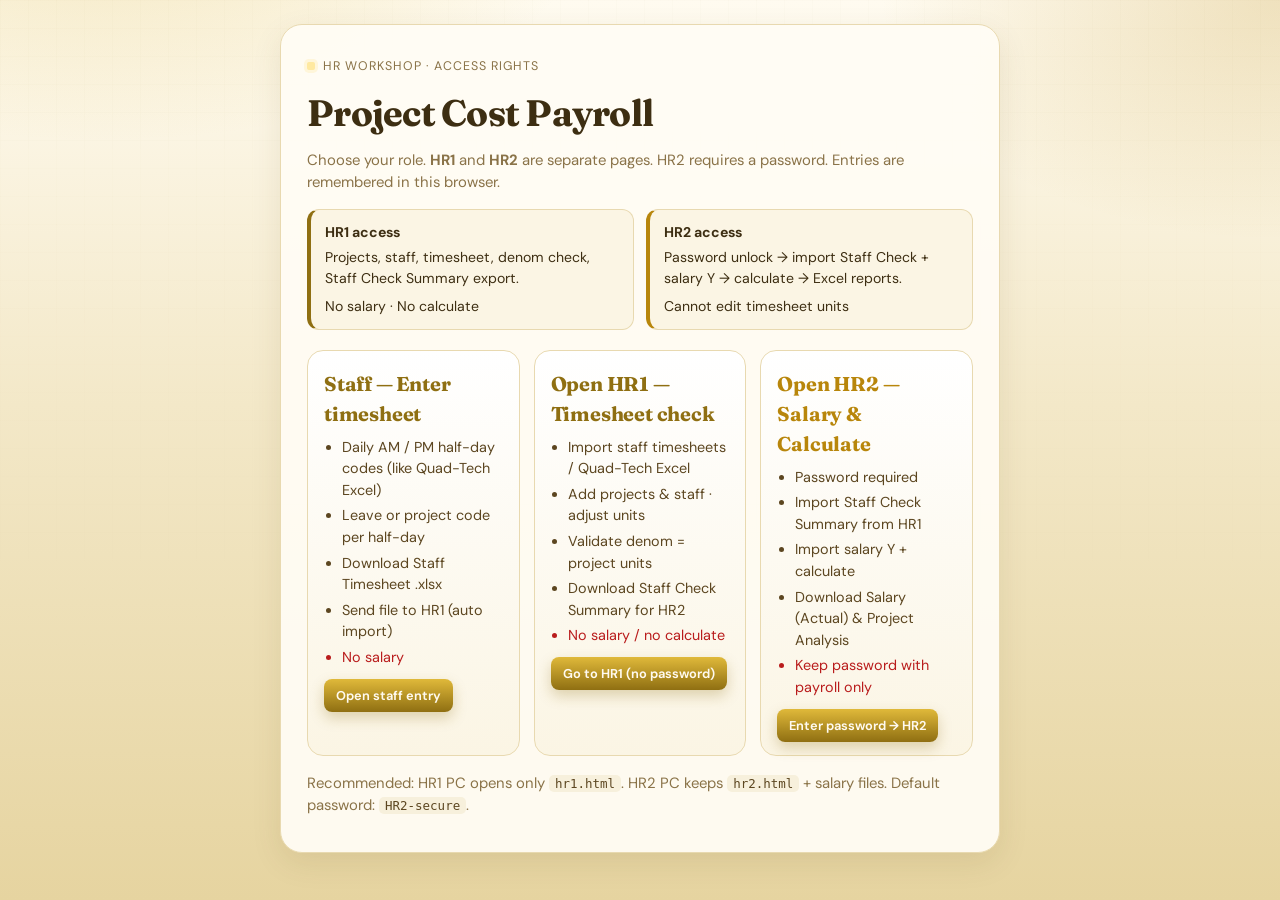
==== commit e5ae7c2b: "Add staff timesheet entry and HR1 auto-import with 10-staff dummy pack. Staff can fill AM/PM half-da" ====
--- a/project-cost-payroll/index.html
+++ b/project-cost-payroll/index.html
@@ -33,11 +33,22 @@
       </div>
 
       <div class="gate-grid">
+        <a class="access-card hr1-card" href="staff.html" style="text-decoration:none;color:inherit;display:block;">
+          <h3>Staff — Enter timesheet</h3>
+          <ul>
+            <li>Daily AM / PM half-day codes (like Quad-Tech Excel)</li>
+            <li>Leave or project code per half-day</li>
+            <li>Download Staff Timesheet .xlsx</li>
+            <li>Send file to HR1 (auto import)</li>
+            <li class="deny">No salary</li>
+          </ul>
+          <span class="btn btn-small" style="pointer-events:none;">Open staff entry</span>
+        </a>
         <a class="access-card hr1-card" href="hr1.html" style="text-decoration:none;color:inherit;display:block;">
-          <h3>Open HR1 — Timesheet</h3>
+          <h3>Open HR1 — Timesheet check</h3>
           <ul>
-            <li>Add / import projects &amp; staff</li>
-            <li>Enter timesheet (leave + project units)</li>
+            <li>Import staff timesheets / Quad-Tech Excel</li>
+            <li>Add projects &amp; staff · adjust units</li>
             <li>Validate denom = project units</li>
             <li>Download Staff Check Summary for HR2</li>
             <li class="deny">No salary / no calculate</li>
--- a/project-cost-payroll/shared.css
+++ b/project-cost-payroll/shared.css
@@ -506,11 +506,11 @@
     }
     .gate-grid {
       display: grid;
-      grid-template-columns: 1fr 1fr;
+      grid-template-columns: repeat(3, 1fr);
       gap: 14px;
       margin-top: 20px;
     }
-    @media (max-width: 700px) { .gate-grid { grid-template-columns: 1fr; } }
+    @media (max-width: 900px) { .gate-grid { grid-template-columns: 1fr; } }
     .access-card {
       border: 1px solid var(--line);
       border-radius: 16px;
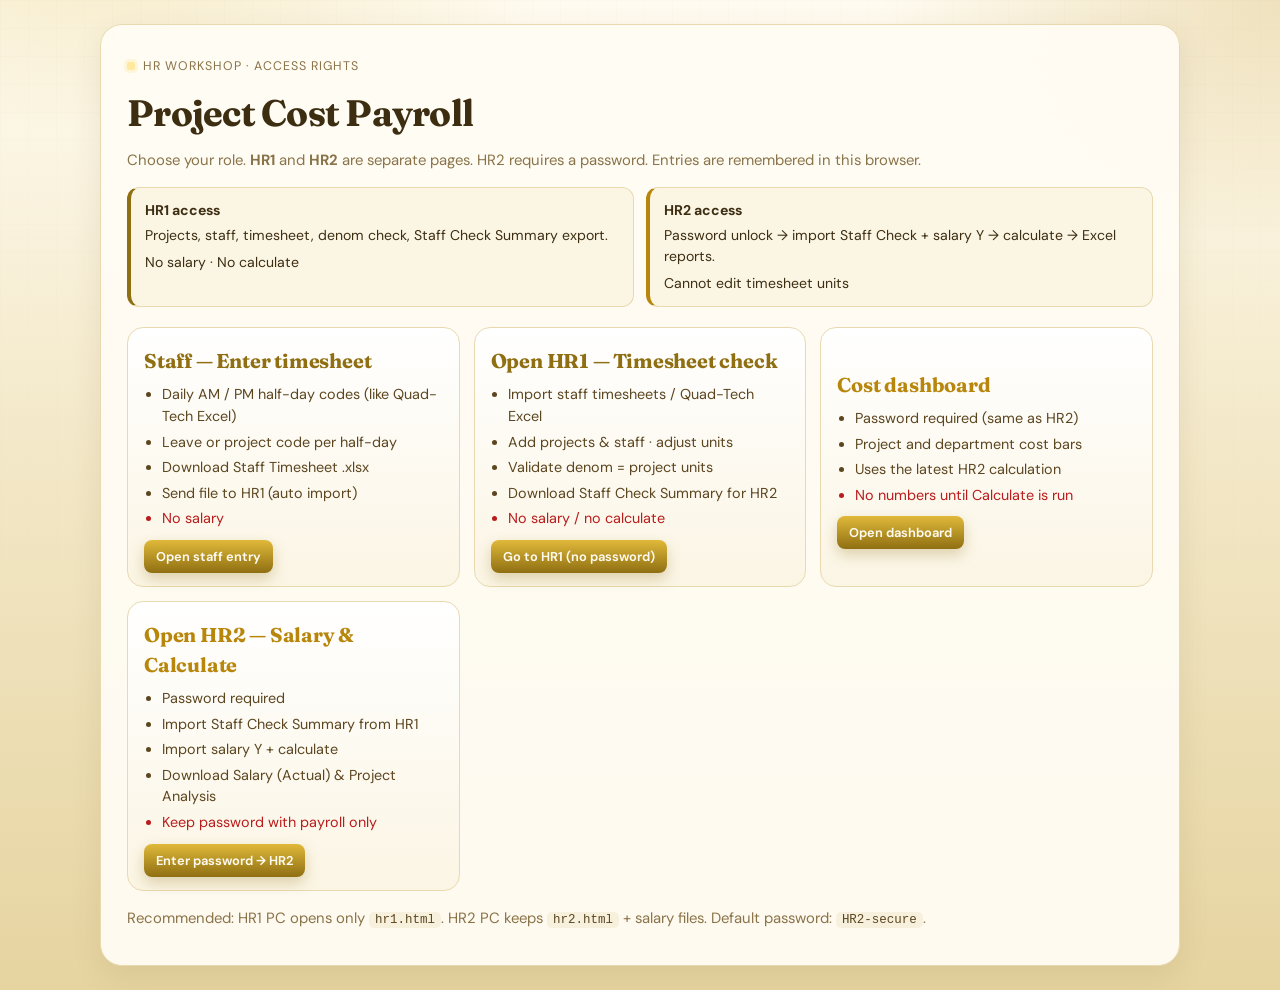
==== commit ec20d4a3: "Add a visual dashboard for the HR2 project cost result. Show the month total, the largest project, r" ====
--- a/project-cost-payroll/index.html
+++ b/project-cost-payroll/index.html
@@ -55,6 +55,16 @@
           </ul>
           <span class="btn btn-small" style="pointer-events:none;">Go to HR1 (no password)</span>
         </a>
+        <button type="button" class="access-card hr2-card" id="btnOpenDash" style="text-align:left;width:100%;font:inherit;">
+          <h3>Cost dashboard</h3>
+          <ul>
+            <li>Password required (same as HR2)</li>
+            <li>Project and department cost bars</li>
+            <li>Uses the latest HR2 calculation</li>
+            <li class="deny">No numbers until Calculate is run</li>
+          </ul>
+          <span class="btn btn-small" style="pointer-events:none;">Open dashboard</span>
+        </button>
         <button type="button" class="access-card hr2-card" id="btnOpenHr2" style="text-align:left;width:100%;font:inherit;">
           <h3>Open HR2 — Salary &amp; Calculate</h3>
           <ul>
@@ -105,13 +115,17 @@
       input.focus();
     }
 
-    document.getElementById("btnOpenHr2").onclick = () => {
+    let unlockDest = "hr2.html";
+    document.getElementById("btnOpenHr2").onclick = () => openLocked("hr2.html");
+    document.getElementById("btnOpenDash").onclick = () => openLocked("dashboard.html");
+    function openLocked(dest) {
       if (isHr2Unlocked()) {
-        location.href = "hr2.html";
+        location.href = dest;
         return;
       }
+      unlockDest = dest;
       showPassBox(false);
-    };
+    }
     document.getElementById("btnHr2Cancel").onclick = () => {
       box.classList.add("hidden");
       err.classList.add("hidden");
@@ -119,7 +133,7 @@
     };
     function tryUnlock() {
       if (unlockHr2(input.value)) {
-        location.href = "hr2.html";
+        location.href = unlockDest;
       } else {
         err.classList.remove("hidden");
         needNote.classList.add("hidden");
@@ -130,8 +144,10 @@
     input.addEventListener("keydown", (e) => { if (e.key === "Enter") tryUnlock(); });
 
     // Deep-link / blocked hr2.html → ask for password here
-    if (new URLSearchParams(location.search).get("need") === "hr2") {
-      if (isHr2Unlocked()) location.replace("hr2.html");
+    const need = new URLSearchParams(location.search).get("need");
+    if (need === "hr2" || need === "dashboard") {
+      unlockDest = need === "dashboard" ? "dashboard.html" : "hr2.html";
+      if (isHr2Unlocked()) location.replace(unlockDest);
       else showPassBox(true);
     }
   </script>
--- a/project-cost-payroll/shared.css
+++ b/project-cost-payroll/shared.css
@@ -490,7 +490,7 @@
       padding: 24px 12px;
     }
     .gate-card {
-      width: min(720px, 100%);
+      width: min(1080px, 100%);
       background: var(--card);
       border: 1px solid var(--line);
       border-radius: 22px;
@@ -560,5 +560,159 @@
     .rights-box strong { display: block; margin-bottom: 4px; }
     .rights-box.hr1 { border-left: 4px solid var(--hr1); }
     .rights-box.hr2 { border-left: 4px solid var(--hr2); }
+    .stage {
+      display: grid;
+      grid-template-columns: 1.4fr 0.8fr;
+      gap: 14px;
+      margin-top: 18px;
+    }
+    .stage-total {
+      position: relative;
+      overflow: hidden;
+      border-radius: 22px;
+      padding: 28px 28px 24px;
+      color: #fffaf0;
+      background:
+        radial-gradient(420px 180px at 100% 0%, rgba(232, 197, 71, 0.55), transparent 60%),
+        linear-gradient(145deg, #3d2a0c 0%, #8f6f12 55%, #d4af37 140%);
+      box-shadow: 0 16px 40px rgba(90, 68, 20, 0.22);
+    }
+    .stage-total .eyebrow {
+      letter-spacing: 0.14em;
+      text-transform: uppercase;
+      font-size: 0.72rem;
+      opacity: 0.8;
+    }
+    .stage-total strong {
+      display: block;
+      margin: 8px 0 4px;
+      font-family: var(--display);
+      font-size: clamp(2.4rem, 5vw, 3.6rem);
+      line-height: 0.95;
+      letter-spacing: -0.03em;
+    }
+    .stage-chips { display: flex; flex-wrap: wrap; gap: 8px; margin-top: 16px; }
+    .stage-chips span {
+      border-radius: 999px;
+      padding: 6px 12px;
+      background: rgba(255, 250, 240, 0.14);
+      border: 1px solid rgba(255, 250, 240, 0.22);
+      font-size: 0.82rem;
+    }
+    .spotlight {
+      display: flex;
+      flex-direction: column;
+      justify-content: space-between;
+      gap: 10px;
+      border-radius: 22px;
+      padding: 20px;
+      background: #fffdf8;
+      border: 1px solid var(--line);
+      box-shadow: var(--shadow);
+    }
+    .spotlight .rank {
+      width: 42px;
+      height: 42px;
+      border-radius: 14px;
+      display: grid;
+      place-items: center;
+      font-family: var(--display);
+      color: #3d2a0c;
+      background: linear-gradient(180deg, #f8e7a2, #d4af37);
+    }
+    .spotlight h3 { margin: 10px 0 0; font-family: var(--display); font-size: 1.45rem; }
+    .spotlight .big { font-family: var(--display); font-size: 1.7rem; }
+    .rank-list { display: flex; flex-direction: column; gap: 10px; }
+    .rank-card {
+      display: grid;
+      grid-template-columns: 46px 1fr;
+      gap: 12px;
+      align-items: center;
+      padding: 12px 14px;
+      border-radius: 16px;
+      background: #fffdf8;
+      border: 1px solid var(--line);
+    }
+    .rank-card .n {
+      width: 46px;
+      height: 46px;
+      border-radius: 14px;
+      display: grid;
+      place-items: center;
+      font-family: var(--display);
+      font-size: 1.2rem;
+      color: #fffaf0;
+      background: #3d2a0c;
+    }
+    .rank-card:nth-child(1) .n { background: linear-gradient(180deg, #e8c547, #8f6f12); color: #3d2a0c; }
+    .rank-card:nth-child(2) .n { background: linear-gradient(180deg, #c4a35a, #6b4e12); }
+    .rank-card:nth-child(3) .n { background: linear-gradient(180deg, #a6843d, #5c4010); }
+    .rank-top { display: flex; justify-content: space-between; gap: 12px; align-items: baseline; }
+    .rank-top strong { font-size: 0.98rem; }
+    .rank-top em { font-style: normal; font-variant-numeric: tabular-nums; color: var(--ink-soft); font-size: 0.86rem; }
+    .meter {
+      margin-top: 8px;
+      height: 10px;
+      border-radius: 999px;
+      background: #f3e6c4;
+      overflow: hidden;
+    }
+    .meter i {
+      display: block;
+      height: 100%;
+      border-radius: 999px;
+      background: linear-gradient(90deg, #8f6f12, #e8c547);
+    }
+    .dash-split { display: grid; grid-template-columns: 0.9fr 1.1fr; gap: 14px; }
+    @media (max-width: 800px) { .stage, .dash-split { grid-template-columns: 1fr; } }
+    .donut-wrap { display: grid; grid-template-columns: 180px 1fr; gap: 16px; align-items: center; }
+    @media (max-width: 700px) { .donut-wrap { grid-template-columns: 1fr; } }
+    .donut {
+      width: 180px;
+      height: 180px;
+      border-radius: 50%;
+      display: grid;
+      place-items: center;
+      box-shadow: inset 0 0 0 1px rgba(90, 68, 20, 0.08);
+    }
+    .donut span {
+      width: 108px;
+      height: 108px;
+      border-radius: 50%;
+      background: #fffdf8;
+      display: grid;
+      place-items: center;
+      text-align: center;
+      font-family: var(--display);
+      font-size: 1.15rem;
+      line-height: 1.1;
+    }
+    .legend { display: flex; flex-direction: column; gap: 8px; }
+    .legend div { display: grid; grid-template-columns: 12px 1fr auto; gap: 8px; align-items: center; font-size: 0.86rem; }
+    .swatch { width: 12px; height: 12px; border-radius: 4px; }
+    .person {
+      display: grid;
+      grid-template-columns: 36px 1fr auto;
+      gap: 10px;
+      align-items: center;
+      padding: 10px 0;
+      border-bottom: 1px solid var(--line);
+    }
+    .person:last-child { border-bottom: 0; }
+    .avatar {
+      width: 36px;
+      height: 36px;
+      border-radius: 50%;
+      display: grid;
+      place-items: center;
+      font-size: 0.75rem;
+      font-weight: 700;
+      color: #3d2a0c;
+      background: #f8e7a2;
+    }
+    .person b { display: block; font-size: 0.92rem; }
+    .person small { color: var(--muted); }
+    .person .amt { text-align: right; font-variant-numeric: tabular-nums; }
+    .person .amt strong { display: block; }
     .app-shell.hidden, .gate.hidden { display: none !important; }
     .switch-note { margin: 10px 0 0; color: rgba(255,250,240,0.8); font-size: 0.82rem; }
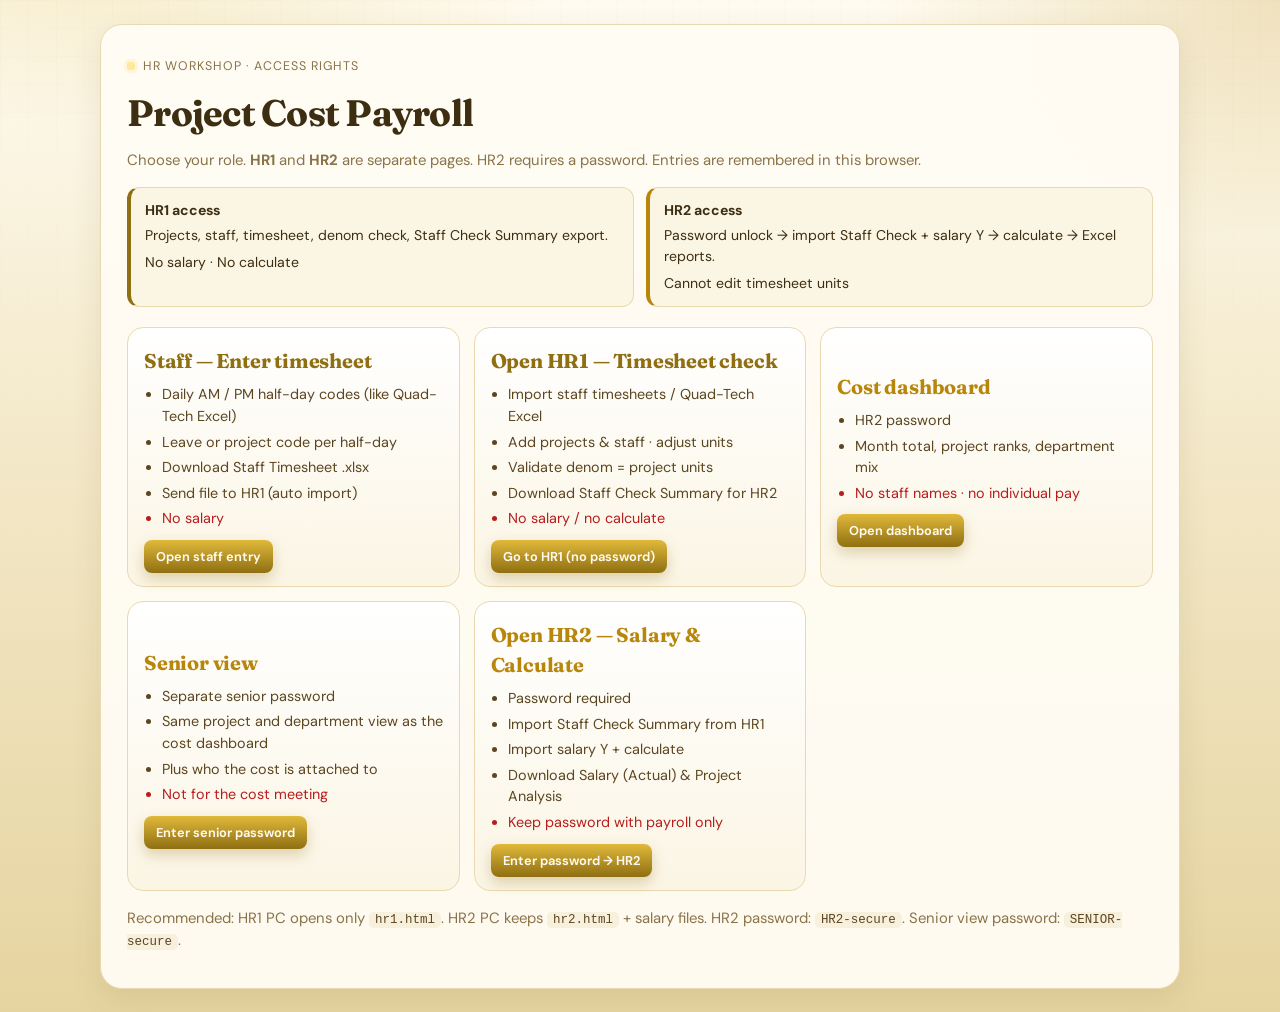
==== commit c5c18a5b: "Add a senior dashboard with the cost totals and named pay. Keep staff names and share of pay off the" ====
--- a/project-cost-payroll/index.html
+++ b/project-cost-payroll/index.html
@@ -58,12 +58,21 @@
         <button type="button" class="access-card hr2-card" id="btnOpenDash" style="text-align:left;width:100%;font:inherit;">
           <h3>Cost dashboard</h3>
           <ul>
-            <li>Password required (same as HR2)</li>
-            <li>Project and department cost bars</li>
-            <li>Uses the latest HR2 calculation</li>
-            <li class="deny">No numbers until Calculate is run</li>
+            <li>HR2 password</li>
+            <li>Month total, project ranks, department mix</li>
+            <li class="deny">No staff names · no individual pay</li>
           </ul>
           <span class="btn btn-small" style="pointer-events:none;">Open dashboard</span>
+        </button>
+        <button type="button" class="access-card hr2-card" id="btnOpenSenior" style="text-align:left;width:100%;font:inherit;">
+          <h3>Senior view</h3>
+          <ul>
+            <li>Separate senior password</li>
+            <li>Same project and department view as the cost dashboard</li>
+            <li>Plus who the cost is attached to</li>
+            <li class="deny">Not for the cost meeting</li>
+          </ul>
+          <span class="btn btn-small" style="pointer-events:none;">Enter senior password</span>
         </button>
         <button type="button" class="access-card hr2-card" id="btnOpenHr2" style="text-align:left;width:100%;font:inherit;">
           <h3>Open HR2 — Salary &amp; Calculate</h3>
@@ -79,8 +88,8 @@
       </div>
 
       <div id="hr2PassBox" class="import-card hidden" style="margin-top:16px;">
-        <h4>HR2 password</h4>
-        <p class="hint">Demo password for workshop (change <code>HR2_PASSWORD</code> in <code>shared.js</code>).</p>
+        <h4 id="passTitle">HR2 password</h4>
+        <p class="hint" id="passHint">Demo password for workshop (change <code>HR2_PASSWORD</code> in <code>shared.js</code>).</p>
         <div class="toolbar" style="margin:0;">
           <label style="flex:1;">Password
             <input type="password" id="hr2Password" autocomplete="current-password" style="min-width:200px;" />
@@ -94,45 +103,63 @@
 
       <p class="hint" style="margin-top:16px;">
         Recommended: HR1 PC opens only <code>hr1.html</code>.
-        HR2 PC keeps <code>hr2.html</code> + salary files. Default password: <code>HR2-secure</code>.
+        HR2 PC keeps <code>hr2.html</code> + salary files. HR2 password: <code>HR2-secure</code>.
+        Senior view password: <code>SENIOR-secure</code>.
       </p>
     </div>
   </div>
 
   <script src="shared.js"></script>
   <script>
-    const { unlockHr2, isHr2Unlocked } = PCP;
+    const { unlockHr2, isHr2Unlocked, unlockSenior, isSeniorUnlocked } = PCP;
     const box = document.getElementById("hr2PassBox");
     const err = document.getElementById("hr2PassErr");
     const needNote = document.getElementById("hr2NeedNote");
     const input = document.getElementById("hr2Password");
+    const passTitle = document.getElementById("passTitle");
+    const passHint = document.getElementById("passHint");
+
+    let unlockDest = "hr2.html";
+    let gate = "hr2";
 
     function showPassBox(fromRedirect) {
       box.classList.remove("hidden");
       err.classList.add("hidden");
       needNote.classList.toggle("hidden", !fromRedirect);
+      const senior = gate === "senior";
+      passTitle.textContent = senior ? "Senior password" : "HR2 password";
+      passHint.textContent = senior
+        ? "Senior view only. Demo password is SENIOR-secure (SENIOR_PASSWORD in shared.js)."
+        : "Demo password for workshop (change HR2_PASSWORD in shared.js).";
+      needNote.textContent = senior
+        ? "Senior view is locked. Enter the senior password to continue."
+        : "HR2 is locked. Enter the password to continue.";
       input.value = "";
       input.focus();
     }
 
-    let unlockDest = "hr2.html";
-    document.getElementById("btnOpenHr2").onclick = () => openLocked("hr2.html");
-    document.getElementById("btnOpenDash").onclick = () => openLocked("dashboard.html");
-    function openLocked(dest) {
-      if (isHr2Unlocked()) {
+    function openGate(dest, which) {
+      gate = which;
+      unlockDest = dest;
+      const open = which === "senior" ? isSeniorUnlocked() : isHr2Unlocked();
+      if (open) {
         location.href = dest;
         return;
       }
-      unlockDest = dest;
       showPassBox(false);
     }
+
+    document.getElementById("btnOpenHr2").onclick = () => openGate("hr2.html", "hr2");
+    document.getElementById("btnOpenDash").onclick = () => openGate("dashboard.html", "hr2");
+    document.getElementById("btnOpenSenior").onclick = () => openGate("senior.html", "senior");
     document.getElementById("btnHr2Cancel").onclick = () => {
       box.classList.add("hidden");
       err.classList.add("hidden");
       needNote.classList.add("hidden");
     };
     function tryUnlock() {
-      if (unlockHr2(input.value)) {
+      const ok = gate === "senior" ? unlockSenior(input.value) : unlockHr2(input.value);
+      if (ok) {
         location.href = unlockDest;
       } else {
         err.classList.remove("hidden");
@@ -143,12 +170,11 @@
     document.getElementById("btnHr2Unlock").onclick = tryUnlock;
     input.addEventListener("keydown", (e) => { if (e.key === "Enter") tryUnlock(); });
 
-    // Deep-link / blocked hr2.html → ask for password here
     const need = new URLSearchParams(location.search).get("need");
-    if (need === "hr2" || need === "dashboard") {
-      unlockDest = need === "dashboard" ? "dashboard.html" : "hr2.html";
-      if (isHr2Unlocked()) location.replace(unlockDest);
-      else showPassBox(true);
+    if (need === "hr2" || need === "dashboard" || need === "senior") {
+      if (need === "senior") openGate("senior.html", "senior");
+      else openGate(need === "dashboard" ? "dashboard.html" : "hr2.html", "hr2");
+      if (!(need === "senior" ? isSeniorUnlocked() : isHr2Unlocked())) showPassBox(true);
     }
   </script>
 </body>
